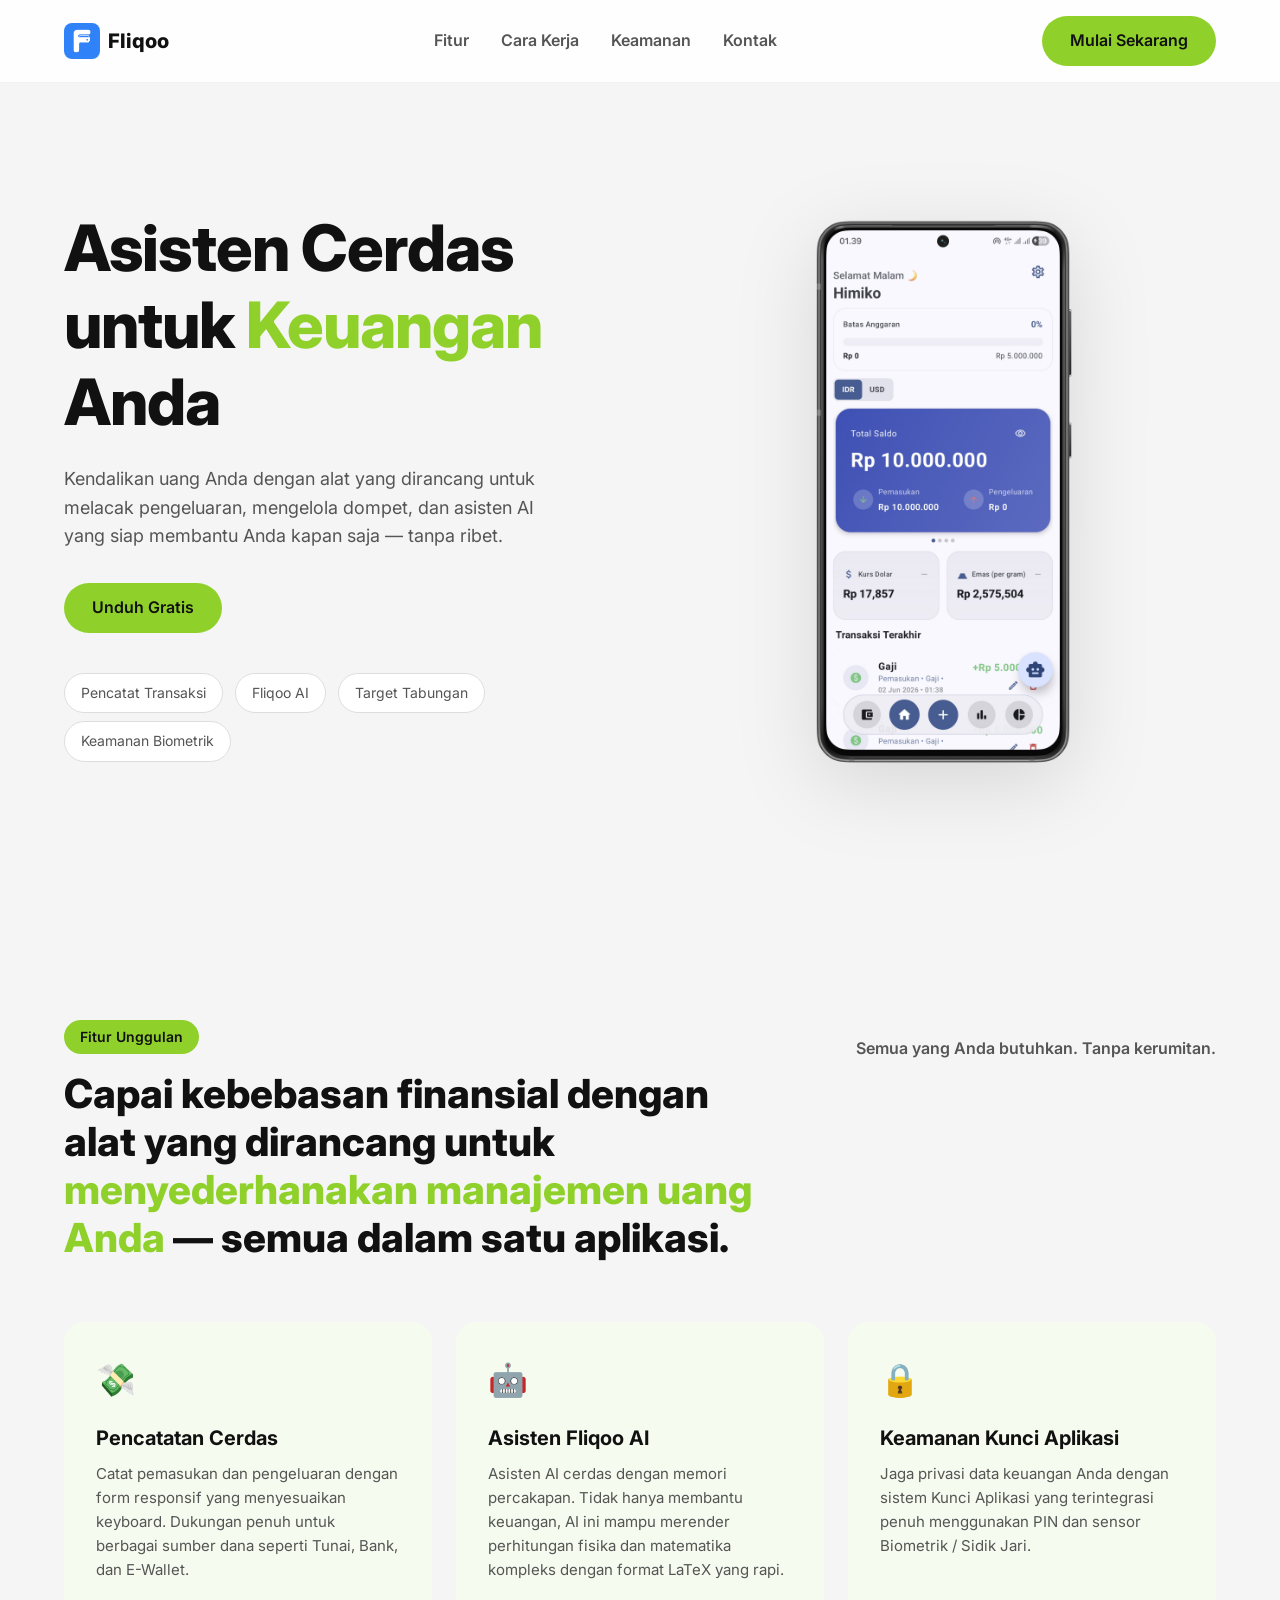
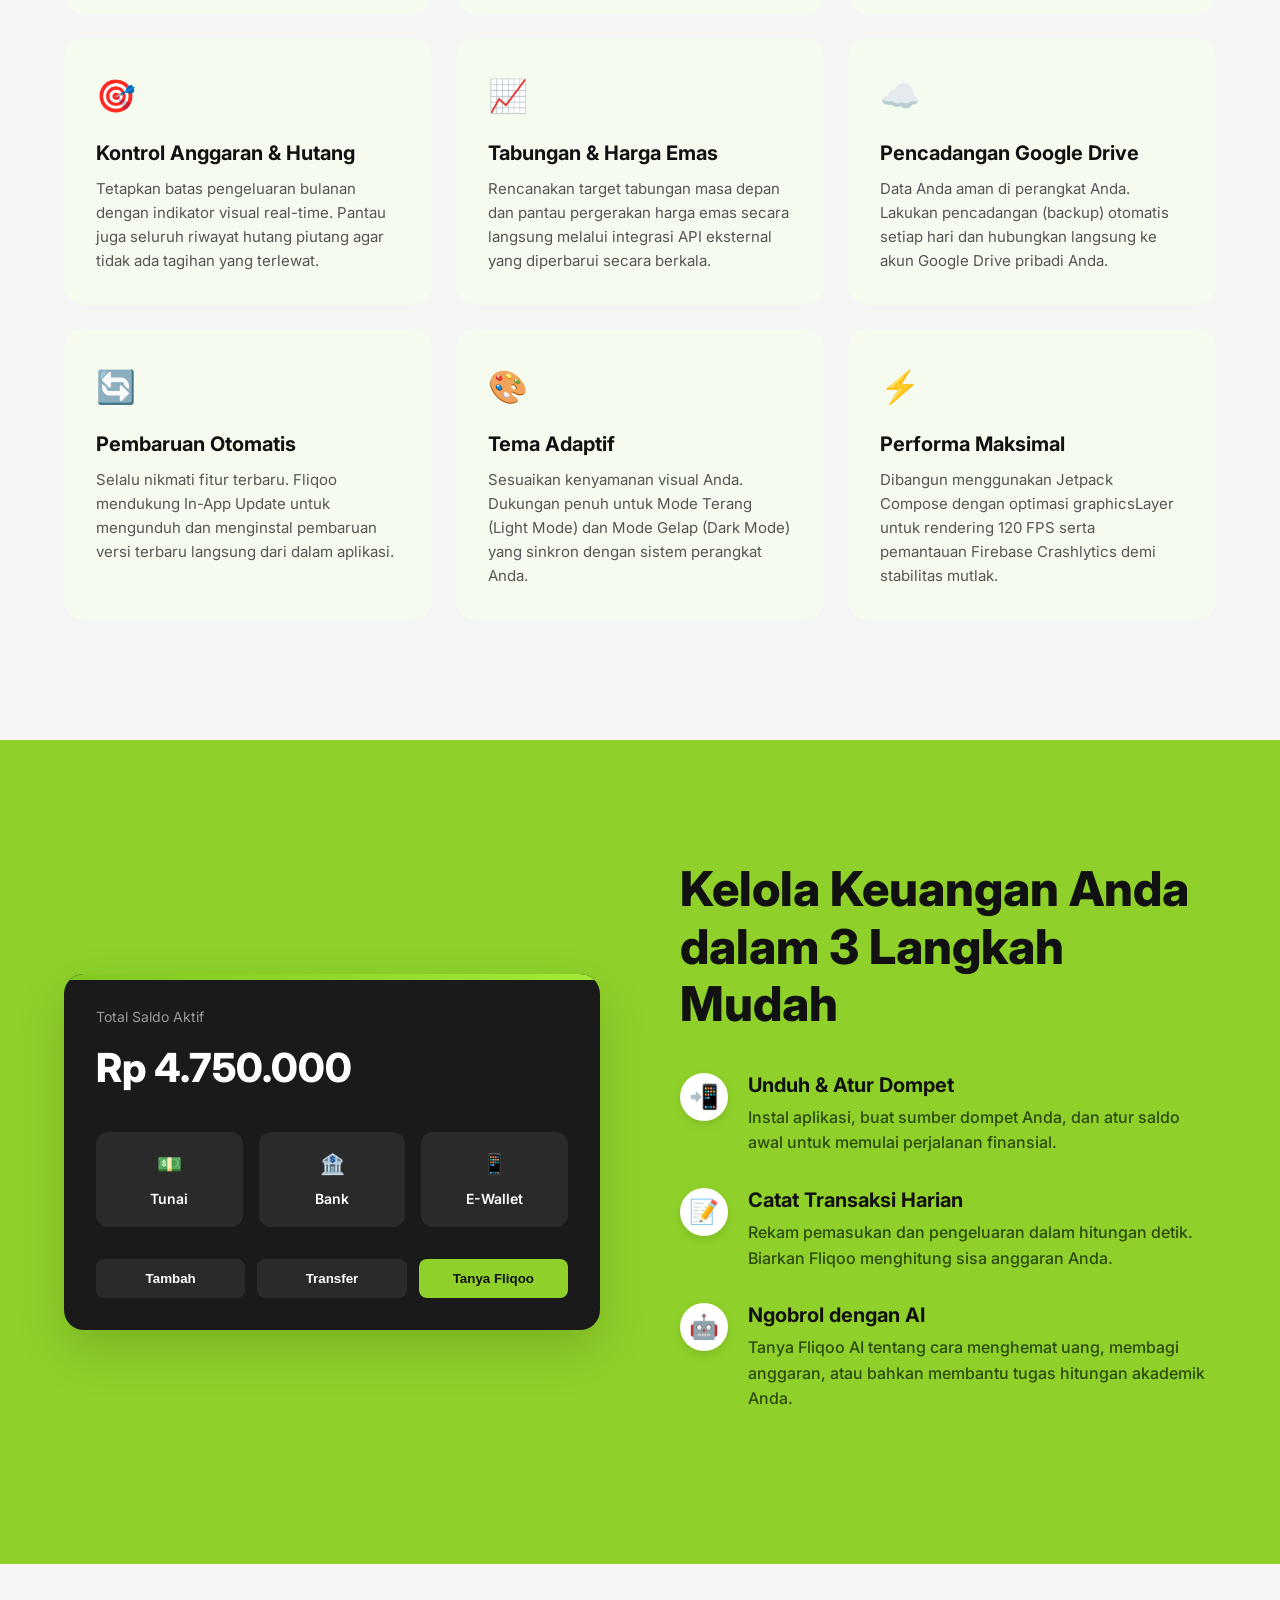
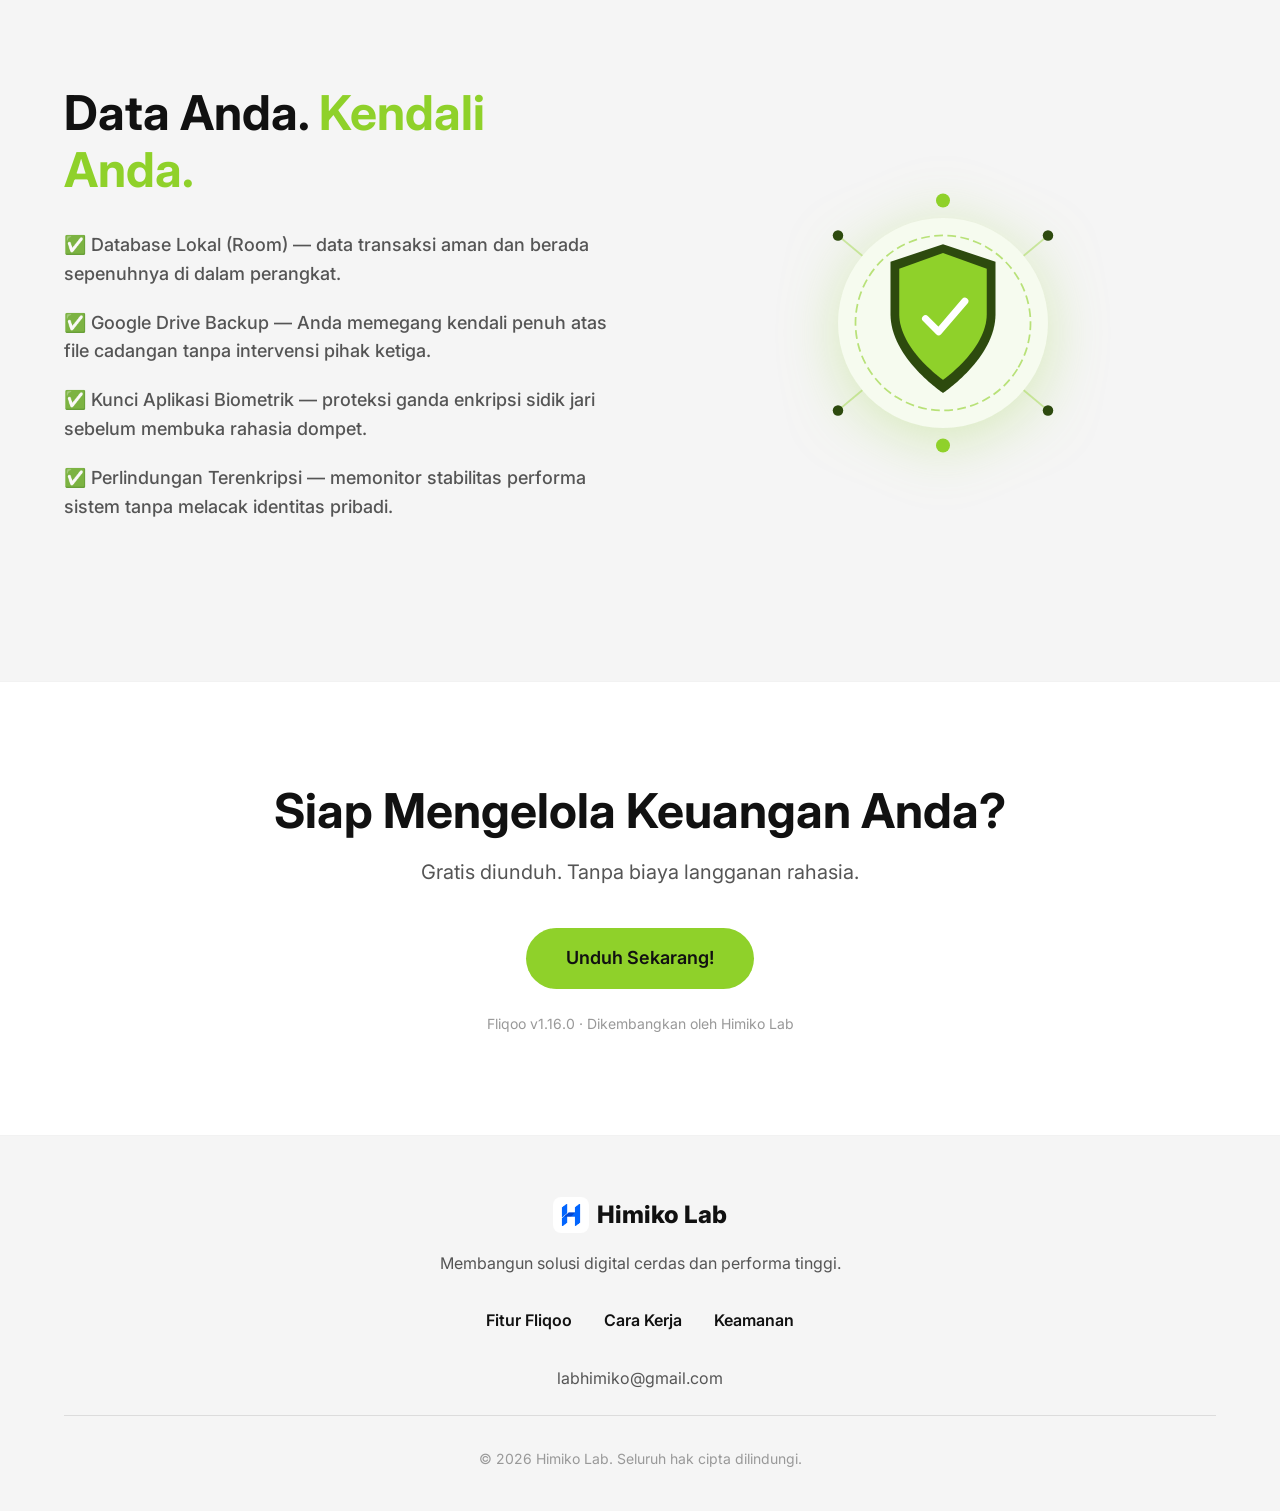
==== index.html @ c51479a7 "Update index.html" ====
<!DOCTYPE html>
<html lang="id">

<head>
    <meta charset="UTF-8">
    <meta name="viewport" content="width=device-width, initial-scale=1.0">
    <title>Fliqoo - Smart Finance & AI Assistant</title>
    <!-- Tambahkan baris Favicon ini -->
    <link rel="icon" type="image/png" href="assets/images/logo-fliqoo.png">
    <!-- Google Fonts -->
    <link rel="preconnect" href="https://fonts.googleapis.com">
    <link rel="preconnect" href="https://fonts.gstatic.com" crossorigin>
    <link href="https://fonts.googleapis.com/css2?family=Inter:wght@400;500;600;800&display=swap" rel="stylesheet">
    <!-- AOS.js CSS -->
    <link href="https://unpkg.com/aos@2.3.1/dist/aos.css" rel="stylesheet">
    <link rel="stylesheet" href="css/style.css">
</head>

<body>

    <!-- Navbar -->
    <nav class="navbar" id="navbar">
        <div class="container nav-container">
            <a href="#" class="logo">
                <img id="img-fliqoo-logo" src="" alt="Logo Fliqoo" class="brand-logo">
                Fliqoo
            </a>

            <ul class="nav-links">
                <li><a href="#features">Fitur</a></li>
                <li><a href="#how-it-works">Cara Kerja</a></li>
                <li><a href="#security">Keamanan</a></li>
                <li><a href="#contact">Kontak</a></li>
            </ul>

            <div class="nav-right">
                <a href="#download" class="btn btn-primary">Mulai Sekarang</a>
            </div>

            <button class="hamburger" id="mobile-menu-btn">
                ☰
            </button>
        </div>
    </nav>

    <!-- Hero Section -->
    <section class="hero">
        <div class="container hero-grid">
            <div class="hero-content" data-aos="fade-up" data-aos-duration="800">
                <h1>Asisten Cerdas untuk <span class="highlight">Keuangan</span> Anda</h1>
                <p>Kendalikan uang Anda dengan alat yang dirancang untuk melacak pengeluaran, mengelola dompet, dan
                    asisten AI yang siap membantu Anda kapan saja — tanpa ribet.</p>

                <div class="hero-actions">
                    <a href="#download" class="btn btn-primary">Unduh Gratis</a>
                </div>

                <div class="hero-tags">
                    <span class="tag-pill">Pencatat Transaksi</span>
                    <span class="tag-pill">Fliqoo AI</span>
                    <span class="tag-pill">Target Tabungan</span>
                    <span class="tag-pill">Keamanan Biometrik</span>
                </div>
            </div>

            <div class="hero-visuals">
                <img id="img-hero-mockup" src="assets/images/hero-mockup.png" alt="Fliqoo App Interface">
            </div>
        </div>
    </section>

    <!-- Features Section -->
    <section class="features" id="features">
        <div class="container">
            <div class="features-header" data-aos="fade-up">
                <div class="features-title-area">
                    <div class="badge">Fitur Unggulan</div>
                    <h2>Capai kebebasan finansial dengan alat yang dirancang untuk <span
                            class="highlight">menyederhanakan manajemen uang Anda</span> — semua dalam satu aplikasi.
                    </h2>
                </div>
                <div class="features-subtitle">Semua yang Anda butuhkan. Tanpa kerumitan.</div>
            </div>

            <div class="features-grid">
                <!-- Card 1 -->
                <div class="feature-card" data-aos="fade-up" data-aos-delay="100">
                    <div class="feature-icon">💸</div>
                    <h3>Pencatatan Cerdas</h3>
                    <p>Catat pemasukan dan pengeluaran dengan form responsif yang menyesuaikan keyboard. Dukungan penuh
                        untuk berbagai sumber dana seperti Tunai, Bank, dan E-Wallet.</p>
                </div>

                <!-- Card 2 -->
                <div class="feature-card" data-aos="fade-up" data-aos-delay="200">
                    <div class="feature-icon">🤖</div>
                    <h3>Asisten Fliqoo AI</h3>
                    <p>Asisten AI cerdas dengan memori percakapan. Tidak hanya membantu keuangan, AI ini mampu
                        merender perhitungan fisika dan matematika kompleks dengan format LaTeX yang rapi.</p>
                </div>

                <!-- Card 3 -->
                <div class="feature-card" data-aos="fade-up" data-aos-delay="300">
                    <div class="feature-icon">🔒</div>
                    <h3>Keamanan Kunci Aplikasi</h3>
                    <p>Jaga privasi data keuangan Anda dengan sistem Kunci Aplikasi yang terintegrasi penuh menggunakan
                        PIN dan sensor Biometrik / Sidik Jari.</p>
                </div>

                <!-- Card 4 -->
                <div class="feature-card" data-aos="fade-up" data-aos-delay="100">
                    <div class="feature-icon">🎯</div>
                    <h3>Kontrol Anggaran & Hutang</h3>
                    <p>Tetapkan batas pengeluaran bulanan dengan indikator visual real-time. Pantau juga seluruh riwayat
                        hutang piutang agar tidak ada tagihan yang terlewat.</p>
                </div>

                <!-- Card 5 -->
                <div class="feature-card" data-aos="fade-up" data-aos-delay="200">
                    <div class="feature-icon">📈</div>
                    <h3>Tabungan & Harga Emas</h3>
                    <p>Rencanakan target tabungan masa depan dan pantau pergerakan harga emas secara langsung melalui
                        integrasi API eksternal yang diperbarui secara berkala.</p>
                </div>

                <!-- Card 6 -->
                <div class="feature-card" data-aos="fade-up" data-aos-delay="300">
                    <div class="feature-icon">☁️</div>
                    <h3>Pencadangan Google Drive</h3>
                    <p>Data Anda aman di perangkat Anda. Lakukan pencadangan (backup) otomatis setiap hari dan hubungkan
                        langsung ke akun Google Drive pribadi Anda.</p>
                </div>

                <!-- Card 7 -->
                <div class="feature-card" data-aos="fade-up" data-aos-delay="100">
                    <div class="feature-icon">🔄</div>
                    <h3>Pembaruan Otomatis</h3>
                    <p>Selalu nikmati fitur terbaru. Fliqoo mendukung In-App Update untuk mengunduh dan menginstal
                        pembaruan versi terbaru langsung dari dalam aplikasi.</p>
                </div>

                <!-- Card 8 -->
                <div class="feature-card" data-aos="fade-up" data-aos-delay="200">
                    <div class="feature-icon">🎨</div>
                    <h3>Tema Adaptif</h3>
                    <p>Sesuaikan kenyamanan visual Anda. Dukungan penuh untuk Mode Terang (Light Mode) dan Mode Gelap
                        (Dark Mode) yang sinkron dengan sistem perangkat Anda.</p>
                </div>

                <!-- Card 9 -->
                <div class="feature-card" data-aos="fade-up" data-aos-delay="300">
                    <div class="feature-icon">⚡</div>
                    <h3>Performa Maksimal</h3>
                    <p>Dibangun menggunakan Jetpack Compose dengan optimasi graphicsLayer untuk rendering 120 FPS serta
                        pemantauan Firebase Crashlytics demi stabilitas mutlak.</p>
                </div>
            </div>
        </div>
    </section>

    <!-- How It Works Section -->
    <section class="how-it-works" id="how-it-works">
        <div class="container hiw-grid">
            <div class="hiw-mockup" data-aos="fade-right">
                <div class="dark-card-title">Total Saldo Aktif</div>
                <div class="dark-card-balance">Rp 4.750.000</div>

                <div class="wallet-sources">
                    <div class="wallet-source">
                        <span>💵</span>
                        Tunai
                    </div>
                    <div class="wallet-source">
                        <span>🏦</span>
                        Bank
                    </div>
                    <div class="wallet-source">
                        <span>📱</span>
                        E-Wallet
                    </div>
                </div>

                <div class="dark-actions">
                    <button class="dark-btn secondary">Tambah</button>
                    <button class="dark-btn secondary">Transfer</button>
                    <button class="dark-btn primary">Tanya Fliqoo</button>
                </div>
            </div>

            <div class="hiw-content" data-aos="fade-left">
                <h2>Kelola Keuangan Anda dalam 3 Langkah Mudah</h2>

                <div class="step">
                    <div class="step-icon">📲</div>
                    <div class="step-text">
                        <h4>Unduh & Atur Dompet</h4>
                        <p>Instal aplikasi, buat sumber dompet Anda, dan atur saldo awal untuk memulai perjalanan
                            finansial.</p>
                    </div>
                </div>

                <div class="step">
                    <div class="step-icon">📝</div>
                    <div class="step-text">
                        <h4>Catat Transaksi Harian</h4>
                        <p>Rekam pemasukan dan pengeluaran dalam hitungan detik. Biarkan Fliqoo menghitung sisa anggaran
                            Anda.</p>
                    </div>
                </div>

                <div class="step">
                    <div class="step-icon">🤖</div>
                    <div class="step-text">
                        <h4>Ngobrol dengan AI</h4>
                        <p>Tanya Fliqoo AI tentang cara menghemat uang, membagi anggaran, atau bahkan membantu tugas
                            hitungan akademik Anda.</p>
                    </div>
                </div>
            </div>
        </div>
    </section>

    <!-- Security Section -->
    <section class="security" id="security">
        <div class="container sec-grid">
            <div class="sec-content" data-aos="fade-right">
                <h2>Data Anda. <span class="highlight">Kendali Anda.</span></h2>
                <ul class="sec-list">
                    <li>✅ Database Lokal (Room) — data transaksi aman dan berada sepenuhnya di dalam perangkat.</li>
                    <li>✅ Google Drive Backup — Anda memegang kendali penuh atas file cadangan tanpa intervensi pihak
                        ketiga.</li>
                    <li>✅ Kunci Aplikasi Biometrik — proteksi ganda enkripsi sidik jari sebelum membuka rahasia
                        dompet.</li>
                    <li>✅ Perlindungan Terenkripsi — memonitor stabilitas performa sistem tanpa melacak identitas
                        pribadi.</li>
                </ul>
            </div>

            <div class="sec-visuals" data-aos="fade-left">
                <svg class="security-illustration" viewBox="0 0 400 400" width="100%" style="max-width: 350px;">
                    <g class="network-nodes" stroke="var(--primary)" stroke-width="2" opacity="0.4">
                        <line x1="200" y1="200" x2="80" y2="100" />
                        <line x1="200" y1="200" x2="320" y2="100" />
                        <line x1="200" y1="200" x2="80" y2="300" />
                        <line x1="200" y1="200" x2="320" y2="300" />
                    </g>
                    <g class="nodes" fill="var(--secondary)">
                        <circle cx="80" cy="100" r="6" />
                        <circle cx="320" cy="100" r="6" />
                        <circle cx="80" cy="300" r="6" />
                        <circle cx="320" cy="300" r="6" />
                        <circle cx="200" cy="60" r="8" fill="var(--primary)" />
                        <circle cx="200" cy="340" r="8" fill="var(--primary)" />
                    </g>

                    <circle cx="200" cy="200" r="120" fill="var(--card-tint)" />
                    <circle cx="200" cy="200" r="100" fill="none" stroke="var(--primary)" stroke-width="2"
                        stroke-dasharray="10 5" opacity="0.6">
                        <animateTransform attributeName="transform" type="rotate" from="0 200 200" to="360 200 200"
                            dur="20s" repeatCount="indefinite" />
                    </circle>

                    <g class="shield" style="animation: float 6s ease-in-out infinite;">
                        <path d="M200 110 L260 130 V190 C260 240 200 280 200 280 C200 280 140 240 140 190 V130 Z"
                            fill="var(--secondary)" />
                        <path d="M200 120 L250 138 V190 C250 230 200 265 200 265 C200 265 150 230 150 190 V138 Z"
                            fill="var(--primary)" />
                        <path d="M180 195 L195 210 L225 175" fill="none" stroke="#FFFFFF" stroke-width="8"
                            stroke-linecap="round" stroke-linejoin="round" />
                    </g>
                </svg>
            </div>
        </div>
    </section>

    <!-- CTA Section -->
    <section class="cta" id="download">
        <div class="container" data-aos="zoom-in">
            <h2>Siap Mengelola Keuangan Anda?</h2>
            <p>Gratis diunduh. Tanpa biaya langganan rahasia.</p>
            <a href="#download" class="btn btn-primary">Unduh Sekarang!</a>
            <div class="cta-meta">Fliqoo v1.16.0 · Dikembangkan oleh Himiko Lab</div>
        </div>
    </section>

    <!-- Footer -->
    <footer class="footer" id="contact">
        <div class="container">
            <div class="footer-logo">
                <img id="img-himiko-logo" src="" alt="Logo Himiko Lab" class="brand-logo">
                Himiko Lab
            </div>
            <p class="footer-tagline">Membangun solusi digital cerdas dan performa tinggi.</p>

            <div class="footer-links">
                <a href="#features">Fitur Fliqoo</a>
                <a href="#how-it-works">Cara Kerja</a>
                <a href="#security">Keamanan</a>
            </div>
            <div style="margin-bottom: 24px;">
                <a href="mailto:labhimiko@gmail.com" style="color: var(--text-muted);">labhimiko@gmail.com</a>
            </div>

            <div class="footer-bottom">
                © 2026 Himiko Lab. Seluruh hak cipta dilindungi.
            </div>
        </div>
    </footer>

    <!-- Scripts -->
    <script src="https://unpkg.com/aos@2.3.1/dist/aos.js"></script>
    <script src="js/config.js"></script>
    <script src="js/main.js"></script>
</body>

</html>
---- css/style.css ----
:root {
    --bg-color: #F5F5F5;
    --card-bg: #FFFFFF;
    --primary: #8FD12A;
    --primary-hover: #7EC820;
    --secondary: #2D4A0E;
    --text-main: #111111;
    --text-muted: #555555;
    --card-radius: 20px;
    --btn-radius: 999px;
    --font-family: 'Inter', sans-serif;
    --shadow: 0 10px 30px rgba(0, 0, 0, 0.05);
    --shadow-hover: 0 15px 40px rgba(0, 0, 0, 0.08);
    --card-tint: #f6fbef;
}

* {
    margin: 0;
    padding: 0;
    box-sizing: border-box;
}

html,
body {
    font-family: var(--font-family);
    background-color: var(--bg-color);
    color: var(--text-main);
    line-height: 1.6;
    overflow-x: hidden;
    width: 100%;
    /* Tambahan agar lebar tidak menjebol layar */
    position: relative;
    /* Menjaga elemen agar tidak keluar jalur */
}

a {
    text-decoration: none;
    color: inherit;
}

ul {
    list-style: none;
}

.container {
    max-width: 1200px;
    margin: 0 auto;
    padding: 0 24px;
}

/* Typography */
h1,
h2,
h3,
h4 {
    color: var(--text-main);
    line-height: 1.2;
}

.highlight {
    color: var(--primary);
}

/* Buttons */
.btn {
    display: inline-flex;
    align-items: center;
    justify-content: center;
    padding: 12px 28px;
    border-radius: var(--btn-radius);
    font-weight: 600;
    transition: all 0.3s ease;
    cursor: pointer;
    border: none;
    font-size: 16px;
}

.btn-primary {
    background-color: var(--primary);
    color: var(--text-main);
}

.btn-primary:hover {
    background-color: var(--primary-hover);
    transform: translateY(-2px);
}

.btn-outline {
    background-color: transparent;
    border: 2px solid var(--text-main);
    color: var(--text-main);
}

.btn-outline:hover {
    background-color: var(--text-main);
    color: var(--card-bg);
}

.badge {
    display: inline-block;
    padding: 6px 16px;
    background-color: var(--primary);
    color: var(--text-main);
    border-radius: var(--btn-radius);
    font-weight: 600;
    font-size: 14px;
    margin-bottom: 16px;
}

.tag-pill {
    display: inline-block;
    padding: 8px 16px;
    border: 1px solid #ddd;
    border-radius: var(--btn-radius);
    font-size: 14px;
    color: var(--text-muted);
    margin-right: 8px;
    margin-bottom: 8px;
    background: var(--card-bg);
}

/* Navbar */
.navbar {
    position: fixed;
    top: 0;
    left: 0;
    width: 100%;
    background-color: rgba(255, 255, 255, 0.9);
    backdrop-filter: blur(10px);
    z-index: 1000;
    padding: 16px 0;
    transition: all 0.3s ease;
    border-bottom: 1px solid rgba(0, 0, 0, 0.05);
}

.nav-container {
    display: flex;
    justify-content: space-between;
    align-items: center;
}

.logo {
    font-size: 20px;
    font-weight: 800;
    display: flex;
    align-items: center;
    gap: 8px;
}

.logo-icon {
    background-color: var(--primary);
    color: var(--text-main);
    width: 36px;
    height: 36px;
    border-radius: 8px;
    display: flex;
    align-items: center;
    justify-content: center;
    font-weight: 800;
    font-size: 18px;
}

.nav-links {
    display: flex;
    gap: 32px;
    font-weight: 600;
}

.nav-links a {
    color: var(--text-muted);
    transition: color 0.3s;
}

.nav-links a:hover {
    color: var(--text-main);
}

.nav-right {
    display: flex;
    align-items: center;
    gap: 20px;
}

.login-link {
    font-weight: 600;
}

.hamburger {
    display: none;
    background: none;
    border: none;
    font-size: 24px;
    cursor: pointer;
    color: var(--text-main);
}

/* Hero Section */
.hero {
    padding: 160px 0 80px;
    min-height: 100vh;
    display: flex;
    align-items: center;
}

.hero-grid {
    display: grid;
    grid-template-columns: 1fr 1fr;
    gap: 60px;
    align-items: center;
}

.hero-content h1 {
    font-size: 64px;
    font-weight: 800;
    margin-bottom: 24px;
    letter-spacing: -1px;
}

.hero-content p {
    font-size: 18px;
    color: var(--text-muted);
    margin-bottom: 32px;
    max-width: 90%;
}

.hero-actions {
    display: flex;
    gap: 16px;
    margin-bottom: 40px;
    align-items: center;
    flex-wrap: wrap;
}

.hero-visuals {
    position: relative;
    height: 500px;
    display: flex;
    justify-content: center;
    align-items: center;
}

#img-hero-mockup {
    width: 320px;
    /* Kembali ke ukuran asli agar pas di PC */
    max-width: 100%;
    /* Menjaga agar tidak menjebol layar HP jika layarnya sangat kecil */
    height: auto;
    object-fit: contain;
    display: block;
    margin: 0 auto;
    background-color: transparent !important;
    border: none;
    outline: none;
    box-shadow: none !important;
    filter: drop-shadow(0 20px 40px rgba(0, 0, 0, 0.12));
    border-radius: 30px;
    animation: float 6s ease-in-out infinite;

}

/* CSS Mockup Cards */
.mockup-card {
    background: var(--card-bg);
    border-radius: var(--card-radius);
    box-shadow: var(--shadow);
    padding: 24px;
    position: absolute;
    animation: float 6s ease-in-out infinite;
    border: 1px solid rgba(0, 0, 0, 0.05);
}

.card-wallet {
    width: 320px;
    top: 40px;
    right: 40px;
    z-index: 3;
    animation-delay: 0s;
}

.card-stats {
    width: 240px;
    top: 240px;
    right: -20px;
    z-index: 2;
    animation-delay: 1s;
}

.card-tx {
    width: 280px;
    top: -20px;
    right: 180px;
    z-index: 1;
    animation-delay: 2s;
    opacity: 0.9;
}

@keyframes float {
    0% {
        transform: translateY(0px) rotate(0deg);
    }

    50% {
        transform: translateY(-15px) rotate(1deg);
    }

    100% {
        transform: translateY(0px) rotate(0deg);
    }
}

/* Mockup Internals */
.mock-header {
    display: flex;
    justify-content: space-between;
    margin-bottom: 20px;
    color: var(--text-muted);
    font-size: 14px;
}

.mock-balance {
    font-size: 32px;
    font-weight: 800;
    margin-bottom: 8px;
}

.mock-subtitle {
    color: var(--secondary);
    font-weight: 600;
    font-size: 14px;
    margin-bottom: 24px;
}

.mock-bars {
    display: flex;
    align-items: flex-end;
    gap: 12px;
    height: 80px;
    margin-top: 16px;
}

.mock-bar {
    flex: 1;
    background: #eee;
    border-radius: 4px;
    position: relative;
}

.mock-bar-fill {
    position: absolute;
    bottom: 0;
    width: 100%;
    background: var(--primary);
    border-radius: 4px;
}

.mock-tx-item {
    display: flex;
    align-items: center;
    gap: 16px;
}

.mock-icon {
    width: 48px;
    height: 48px;
    border-radius: 12px;
    background: var(--card-tint);
    display: flex;
    align-items: center;
    justify-content: center;
    font-size: 24px;
}

.mock-tx-details h4 {
    font-size: 16px;
    margin-bottom: 4px;
}

.mock-tx-details p {
    font-size: 12px;
    color: var(--text-muted);
}

.mock-amount {
    margin-left: auto;
    font-weight: 800;
    color: var(--text-main);
}



/* Features Section */
.features {
    padding: 120px 0;
}

.features-header {
    display: flex;
    justify-content: space-between;
    align-items: flex-start;
    margin-bottom: 60px;
}

.features-title-area {
    max-width: 700px;
}

.features h2 {
    font-size: 40px;
    font-weight: 800;
}

.features-subtitle {
    color: var(--text-muted);
    font-weight: 600;
    margin-top: 16px;
}

.features-grid {
    display: grid;
    grid-template-columns: repeat(3, 1fr);
    gap: 24px;
}

.feature-card {
    background: var(--card-tint);
    border-radius: var(--card-radius);
    padding: 32px;
    transition: all 0.3s ease;
}

.feature-card:hover {
    transform: translateY(-5px);
    box-shadow: var(--shadow);
}

.feature-card.featured-2 {
    grid-column: span 2;
    background: #E8F5D6;
    /* Slightly stronger tint for featured */
}

.feature-card.featured-3 {
    grid-column: span 3;
    background: #E8F5D6;
}

.feature-icon {
    font-size: 32px;
    margin-bottom: 20px;
    display: inline-block;
}

.feature-card h3 {
    font-size: 20px;
    margin-bottom: 12px;
}

.feature-card p {
    color: var(--text-muted);
    font-size: 15px;
}

/* How It Works Section */
.how-it-works {
    background-color: var(--primary);
    padding: 120px 0;
    color: var(--text-main);
}

.hiw-grid {
    display: grid;
    grid-template-columns: 1fr 1fr;
    gap: 80px;
    align-items: center;
}

.hiw-mockup {
    background: #1A1A1A;
    /* Dark mockup per instructions */
    border-radius: var(--card-radius);
    padding: 32px;
    color: white;
    box-shadow: 0 20px 50px rgba(0, 0, 0, 0.15);
    position: relative;
    overflow: hidden;
}

.hiw-mockup::before {
    content: '';
    position: absolute;
    top: 0;
    left: 0;
    right: 0;
    height: 6px;
    background: linear-gradient(90deg, #7EC820, #a1eb3a);
}

.dark-card-title {
    color: #999;
    font-size: 14px;
    margin-bottom: 8px;
}

.dark-card-balance {
    font-size: 40px;
    font-weight: 800;
    margin-bottom: 32px;
}

.wallet-sources {
    display: flex;
    gap: 16px;
    margin-bottom: 32px;
}

.wallet-source {
    flex: 1;
    background: #2A2A2A;
    padding: 16px;
    border-radius: 12px;
    text-align: center;
    font-size: 14px;
    font-weight: 600;
}

.wallet-source span {
    display: block;
    margin-bottom: 8px;
    font-size: 20px;
}

.dark-actions {
    display: flex;
    gap: 12px;
}

.dark-btn {
    flex: 1;
    padding: 12px;
    border-radius: 8px;
    border: none;
    font-weight: 600;
    cursor: pointer;
}

.dark-btn.primary {
    background: var(--primary);
    color: var(--text-main);
}

.dark-btn.secondary {
    background: #2A2A2A;
    color: white;
}

.hiw-content h2 {
    font-size: 48px;
    font-weight: 800;
    margin-bottom: 40px;
}

.step {
    display: flex;
    gap: 20px;
    margin-bottom: 32px;
}

.step-icon {
    width: 48px;
    height: 48px;
    background: var(--card-bg);
    border-radius: 50%;
    display: flex;
    align-items: center;
    justify-content: center;
    font-size: 24px;
    flex-shrink: 0;
    box-shadow: 0 4px 10px rgba(0, 0, 0, 0.1);
}

.step-text h4 {
    font-size: 20px;
    margin-bottom: 8px;
}

.step-text p {
    color: var(--secondary);
    font-weight: 500;
}

/* Performance Section */
.performance {
    padding: 120px 0;
    background: var(--card-bg);
    text-align: center;
}

.performance h2 {
    font-size: 40px;
    margin-bottom: 60px;
}

.perf-grid {
    display: grid;
    grid-template-columns: repeat(3, 1fr);
    gap: 40px;
}

.perf-item {
    padding: 24px;
}

.perf-icon {
    font-size: 48px;
    margin-bottom: 20px;
}

.perf-item h3 {
    font-size: 22px;
    margin-bottom: 12px;
}

.perf-item p {
    color: var(--text-muted);
}

/* Security Section */
.security {
    padding: 120px 0;
}

.sec-grid {
    display: grid;
    grid-template-columns: 1fr 1fr;
    gap: 60px;
    align-items: center;
}

.sec-content h2 {
    font-size: 48px;
    margin-bottom: 32px;
}

.sec-list {
    margin-bottom: 40px;
}

.sec-list li {
    display: flex;
    align-items: flex-start;
    gap: 12px;
    margin-bottom: 20px;
    font-size: 18px;
    color: var(--text-muted);
    font-weight: 500;
}

.security-illustration {
    display: block;
    margin: 0 auto;
    animation: float 6s ease-in-out infinite;
    filter: drop-shadow(0 10px 30px rgba(143, 209, 42, 0.3));
}

/* CTA Section */
.cta {
    padding: 100px 0;
    text-align: center;
    background: var(--card-bg);
    border-top: 1px solid rgba(0, 0, 0, 0.05);
    border-bottom: 1px solid rgba(0, 0, 0, 0.05);
}

.cta h2 {
    font-size: 48px;
    margin-bottom: 16px;
}

.cta p {
    font-size: 20px;
    color: var(--text-muted);
    margin-bottom: 40px;
}

.cta .btn {
    font-size: 18px;
    padding: 16px 40px;
    margin-bottom: 24px;
}

.cta-meta {
    color: #999;
    font-size: 14px;
}

/* Footer */
.footer {
    background: var(--bg-color);
    padding: 60px 0 40px;
    text-align: center;
}

.footer-logo {
    font-size: 24px;
    font-weight: 800;
    display: inline-flex;
    align-items: center;
    gap: 8px;
    margin-bottom: 16px;
}

.footer-tagline {
    color: var(--text-muted);
    margin-bottom: 32px;
}

.footer-links {
    display: flex;
    justify-content: center;
    gap: 32px;
    margin-bottom: 32px;
    flex-wrap: wrap;
}

.footer-links a {
    color: var(--text-main);
    font-weight: 600;
}

.footer-bottom {
    color: #999;
    font-size: 14px;
    padding-top: 32px;
    border-top: 1px solid rgba(0, 0, 0, 0.1);
}

/* Responsive Design */
@media (max-width: 992px) {

    .hero-grid,
    .hiw-grid,
    .sec-grid {
        grid-template-columns: 1fr;
        gap: 40px;
    }

    .hero-content {
        text-align: center;
    }

    .hero-content h1 {
        font-size: 48px;
    }

    .hero-content p {
        margin: 0 auto 32px;
    }

    .hero-actions {
        justify-content: center;
    }

    .hero-visuals {
        display: flex;
        justify-content: center;
        align-items: center;
        width: 100%;
        height: auto;
        margin-top: 40px;
        padding: 25px 0;
        /* INI KUNCINYA: Ruang bernapas 25px di atas dan bawah untuk animasi */
        overflow: hidden;
        /* Sekarang aman dipertahankan karena sudah ada ruang */
    }

    /* Penyesuaian gambar khusus untuk mobile */
    #img-hero-mockup {
        width: 100%;
        max-width: 320px;
        box-shadow: none !important;
        background-color: transparent !important;

        /* Tambahkan 2 baris ini untuk membunuh kotak hantu */
        filter: none !important;
        border-radius: 0 !important;
    }

    /* Hide complex visuals on mobile for simplicity */

    .features-grid,
    .perf-grid {
        grid-template-columns: 1fr;
    }

    .feature-card.featured-2,
    .feature-card.featured-3 {
        grid-column: span 1;
    }

    .features-header {
        flex-direction: column;
        gap: 16px;
    }
}

@media (max-width: 768px) {

    .nav-links,
    .nav-right {
        display: none;
    }

    .hamburger {
        display: block;
    }

    .hero-content h1 {
        font-size: 40px;
    }

    .how-it-works {
        padding: 60px 0;
    }

    .hiw-content h2,
    .sec-content h2,
    .cta h2 {
        font-size: 32px;
    }

    /* Mobile Menu Active State */
    .nav-active .nav-links {
        display: flex;
        flex-direction: column;
        position: absolute;
        top: 70px;
        left: 0;
        width: 100%;
        background: white;
        padding: 24px;
        box-shadow: 0 10px 20px rgba(0, 0, 0, 0.1);
        text-align: center;
    }

    .nav-active .nav-right {
        display: flex;
        position: absolute;
        top: 250px;
        left: 0;
        width: 100%;
        background: white;
        padding: 24px;
        justify-content: center;
        box-shadow: 0 10px 20px rgba(0, 0, 0, 0.1);
    }
}

.brand-logo {
    height: 36px;
    /* Tingginya disamakan dengan logo-icon sebelumnya */
    width: auto;
    object-fit: contain;
    border-radius: 8px;
    /* Opsional: Jika logo Anda kotak */
}
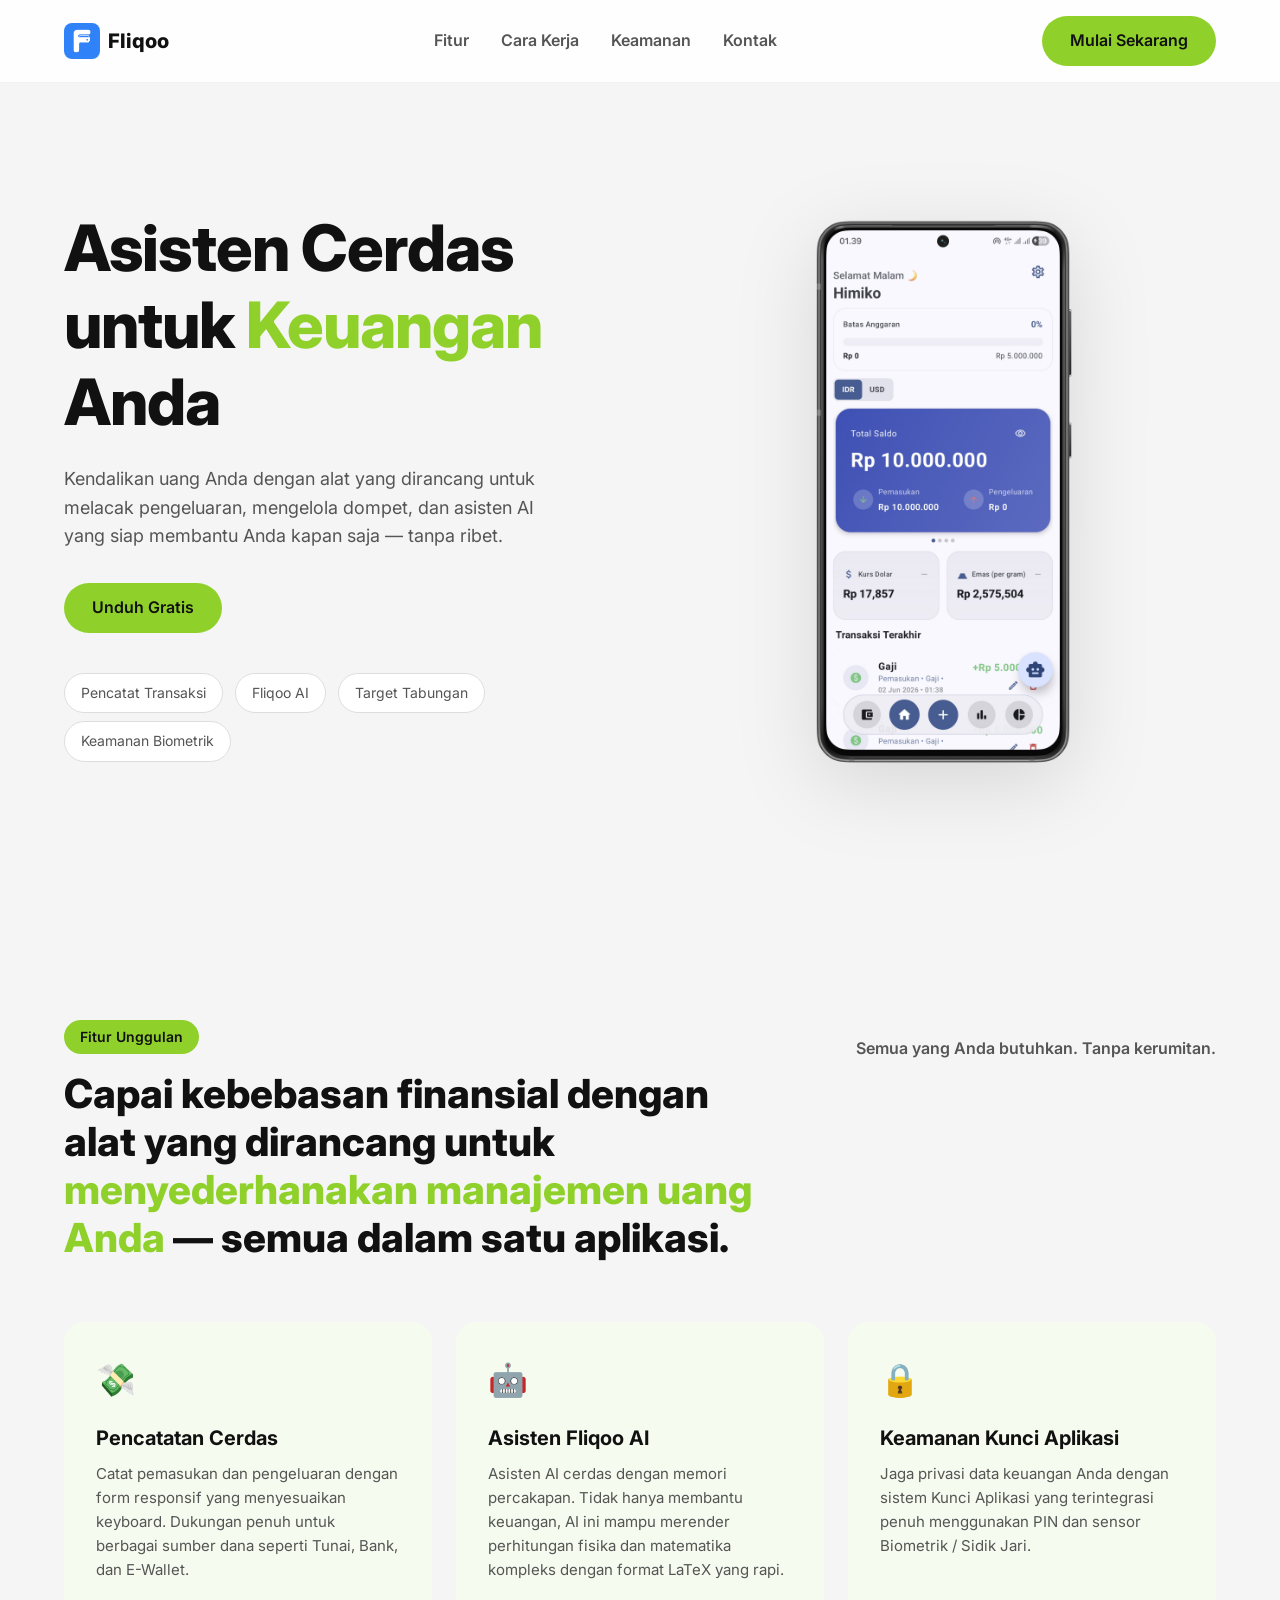
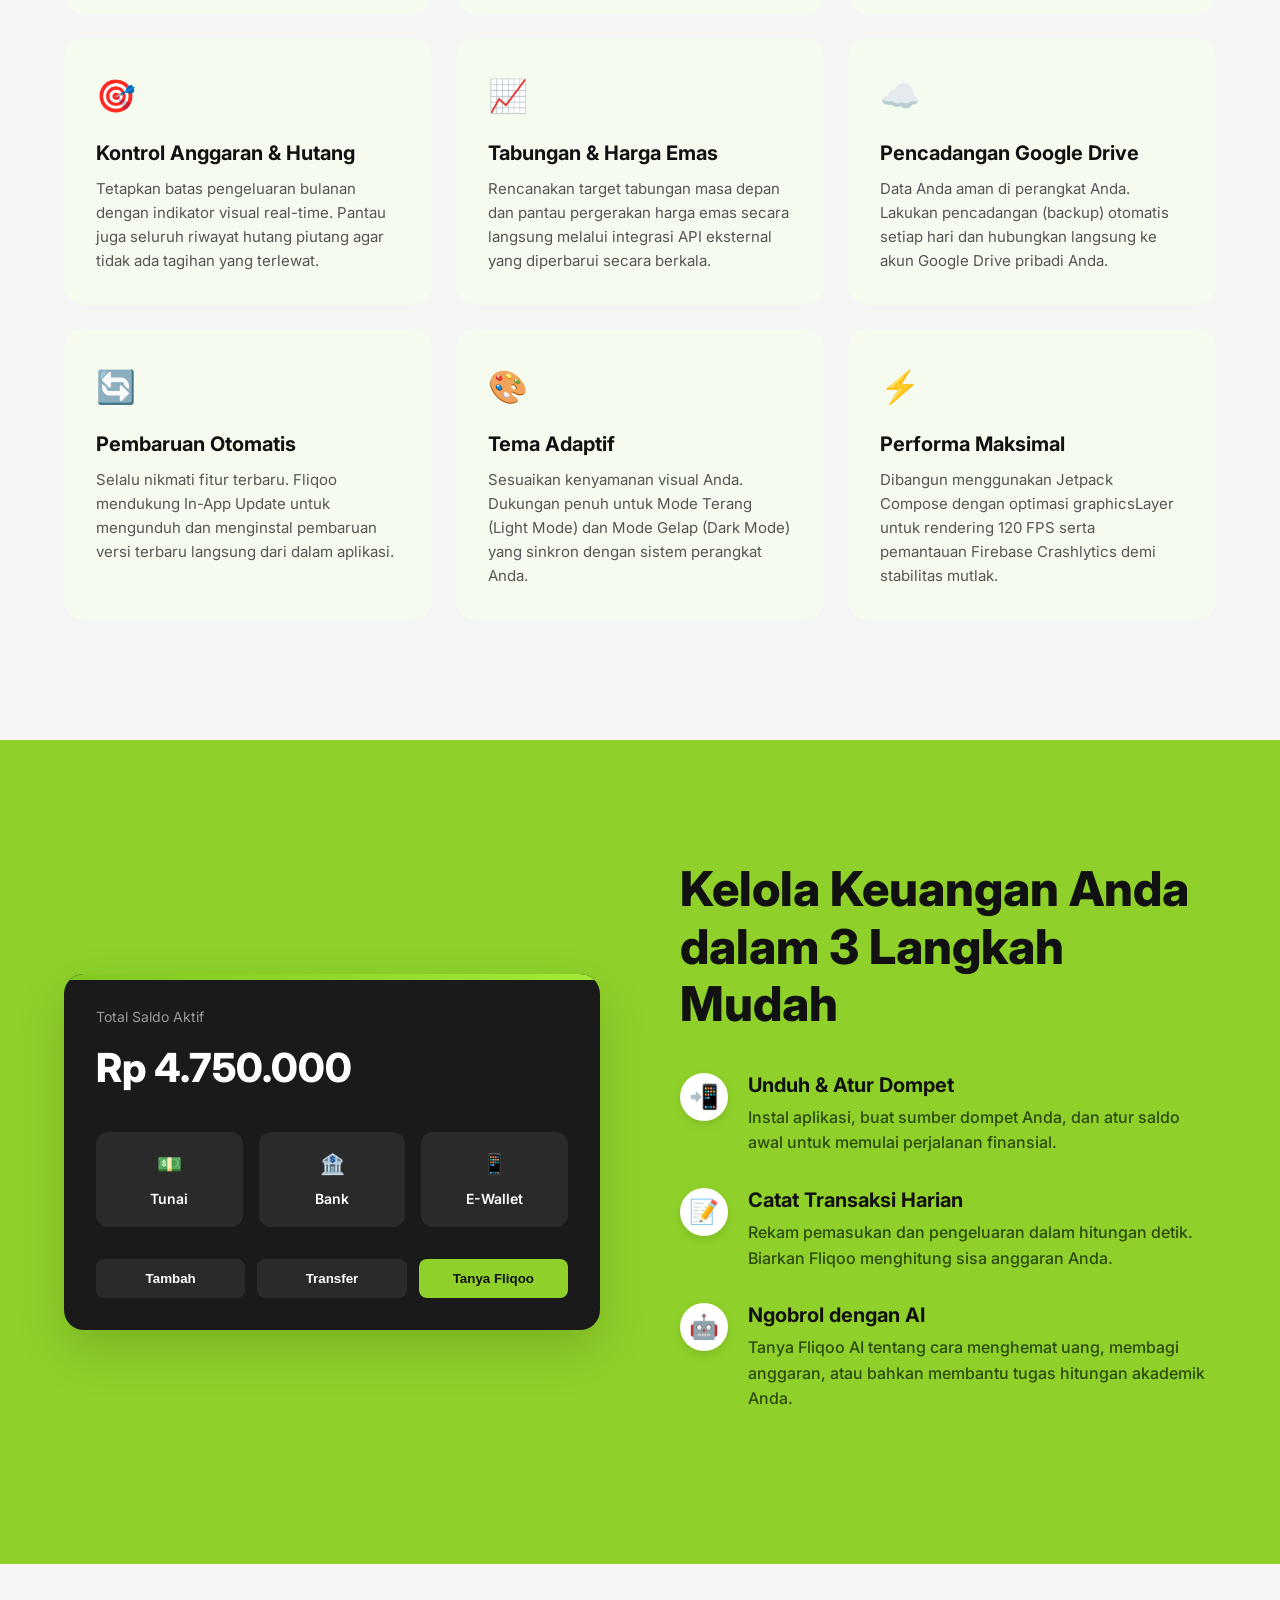
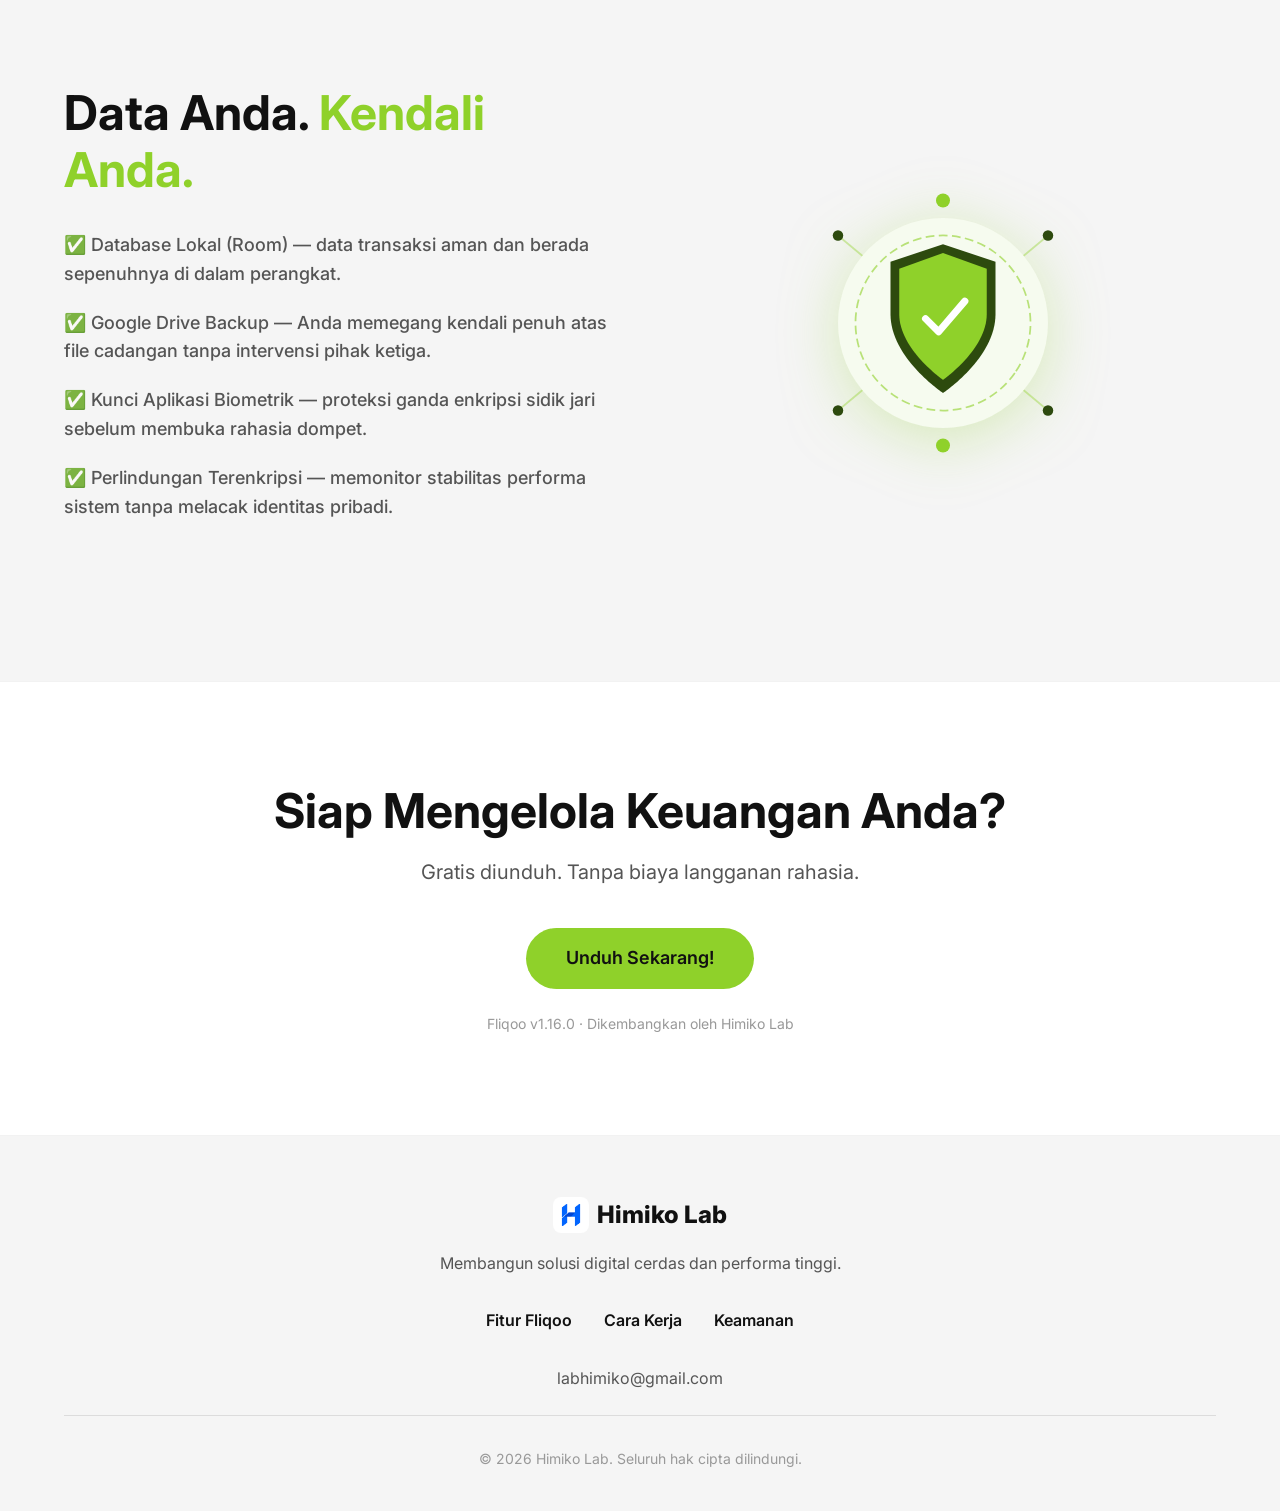
==== commit 1b6537d7: "Add files via upload" ====
--- a/index.html
+++ b/index.html
@@ -4,25 +4,43 @@
 <head>
     <meta charset="UTF-8">
     <meta name="viewport" content="width=device-width, initial-scale=1.0">
+
     <title>Fliqoo - Smart Finance & AI Assistant</title>
-    <!-- Tambahkan baris Favicon ini -->
+    <meta name="description"
+        content="Fliqoo — aplikasi catatan keuangan dengan asisten AI. Gratis, aman, dan mudah digunakan." />
+    <meta name="keywords" content="fliqoo, aplikasi keuangan, pelacak pengeluaran, asisten AI keuangan, himiko lab" />
+    <meta name="author" content="Himiko Lab" />
+
+    <meta property="og:type" content="website" />
+    <meta property="og:url" content="https://fliqoo.himikolab.my.id/" />
+    <meta property="og:title" content="Fliqoo - Smart Finance & AI Assistant" />
+    <meta property="og:description"
+        content="Fliqoo — aplikasi catatan keuangan dengan asisten AI. Gratis, aman, dan mudah digunakan." />
+    <meta property="og:image" content="https://fliqoo.himikolab.my.id/assets/images/logo-fliqoo.png" />
+
+    <meta name="twitter:card" content="summary_large_image" />
+    <meta name="twitter:url" content="https://fliqoo.himikolab.my.id/" />
+    <meta name="twitter:title" content="Fliqoo - Smart Finance & AI Assistant" />
+    <meta name="twitter:description"
+        content="Fliqoo — aplikasi catatan keuangan dengan asisten AI. Gratis, aman, dan mudah digunakan." />
+    <meta name="twitter:image" content="https://fliqoo.himikolab.my.id/assets/images/logo-fliqoo.png" />
+
     <link rel="icon" type="image/png" href="assets/images/logo-fliqoo.png">
-    <!-- Google Fonts -->
+
     <link rel="preconnect" href="https://fonts.googleapis.com">
     <link rel="preconnect" href="https://fonts.gstatic.com" crossorigin>
     <link href="https://fonts.googleapis.com/css2?family=Inter:wght@400;500;600;800&display=swap" rel="stylesheet">
-    <!-- AOS.js CSS -->
+
     <link href="https://unpkg.com/aos@2.3.1/dist/aos.css" rel="stylesheet">
     <link rel="stylesheet" href="css/style.css">
 </head>
 
 <body>
 
-    <!-- Navbar -->
     <nav class="navbar" id="navbar">
         <div class="container nav-container">
             <a href="#" class="logo">
-                <img id="img-fliqoo-logo" src="" alt="Logo Fliqoo" class="brand-logo">
+                <img id="img-fliqoo-logo" src="assets/images/logo-fliqoo.png" alt="Logo Fliqoo" class="brand-logo">
                 Fliqoo
             </a>
 
@@ -43,7 +61,6 @@
         </div>
     </nav>
 
-    <!-- Hero Section -->
     <section class="hero">
         <div class="container hero-grid">
             <div class="hero-content" data-aos="fade-up" data-aos-duration="800">
@@ -69,7 +86,6 @@
         </div>
     </section>
 
-    <!-- Features Section -->
     <section class="features" id="features">
         <div class="container">
             <div class="features-header" data-aos="fade-up">
@@ -83,7 +99,6 @@
             </div>
 
             <div class="features-grid">
-                <!-- Card 1 -->
                 <div class="feature-card" data-aos="fade-up" data-aos-delay="100">
                     <div class="feature-icon">💸</div>
                     <h3>Pencatatan Cerdas</h3>
@@ -91,7 +106,6 @@
                         untuk berbagai sumber dana seperti Tunai, Bank, dan E-Wallet.</p>
                 </div>
 
-                <!-- Card 2 -->
                 <div class="feature-card" data-aos="fade-up" data-aos-delay="200">
                     <div class="feature-icon">🤖</div>
                     <h3>Asisten Fliqoo AI</h3>
@@ -99,7 +113,6 @@
                         merender perhitungan fisika dan matematika kompleks dengan format LaTeX yang rapi.</p>
                 </div>
 
-                <!-- Card 3 -->
                 <div class="feature-card" data-aos="fade-up" data-aos-delay="300">
                     <div class="feature-icon">🔒</div>
                     <h3>Keamanan Kunci Aplikasi</h3>
@@ -107,7 +120,6 @@
                         PIN dan sensor Biometrik / Sidik Jari.</p>
                 </div>
 
-                <!-- Card 4 -->
                 <div class="feature-card" data-aos="fade-up" data-aos-delay="100">
                     <div class="feature-icon">🎯</div>
                     <h3>Kontrol Anggaran & Hutang</h3>
@@ -115,7 +127,6 @@
                         hutang piutang agar tidak ada tagihan yang terlewat.</p>
                 </div>
 
-                <!-- Card 5 -->
                 <div class="feature-card" data-aos="fade-up" data-aos-delay="200">
                     <div class="feature-icon">📈</div>
                     <h3>Tabungan & Harga Emas</h3>
@@ -123,7 +134,6 @@
                         integrasi API eksternal yang diperbarui secara berkala.</p>
                 </div>
 
-                <!-- Card 6 -->
                 <div class="feature-card" data-aos="fade-up" data-aos-delay="300">
                     <div class="feature-icon">☁️</div>
                     <h3>Pencadangan Google Drive</h3>
@@ -131,7 +141,6 @@
                         langsung ke akun Google Drive pribadi Anda.</p>
                 </div>
 
-                <!-- Card 7 -->
                 <div class="feature-card" data-aos="fade-up" data-aos-delay="100">
                     <div class="feature-icon">🔄</div>
                     <h3>Pembaruan Otomatis</h3>
@@ -139,7 +148,6 @@
                         pembaruan versi terbaru langsung dari dalam aplikasi.</p>
                 </div>
 
-                <!-- Card 8 -->
                 <div class="feature-card" data-aos="fade-up" data-aos-delay="200">
                     <div class="feature-icon">🎨</div>
                     <h3>Tema Adaptif</h3>
@@ -147,7 +155,6 @@
                         (Dark Mode) yang sinkron dengan sistem perangkat Anda.</p>
                 </div>
 
-                <!-- Card 9 -->
                 <div class="feature-card" data-aos="fade-up" data-aos-delay="300">
                     <div class="feature-icon">⚡</div>
                     <h3>Performa Maksimal</h3>
@@ -158,7 +165,6 @@
         </div>
     </section>
 
-    <!-- How It Works Section -->
     <section class="how-it-works" id="how-it-works">
         <div class="container hiw-grid">
             <div class="hiw-mockup" data-aos="fade-right">
@@ -220,7 +226,6 @@
         </div>
     </section>
 
-    <!-- Security Section -->
     <section class="security" id="security">
         <div class="container sec-grid">
             <div class="sec-content" data-aos="fade-right">
@@ -273,7 +278,6 @@
         </div>
     </section>
 
-    <!-- CTA Section -->
     <section class="cta" id="download">
         <div class="container" data-aos="zoom-in">
             <h2>Siap Mengelola Keuangan Anda?</h2>
@@ -283,11 +287,10 @@
         </div>
     </section>
 
-    <!-- Footer -->
     <footer class="footer" id="contact">
         <div class="container">
             <div class="footer-logo">
-                <img id="img-himiko-logo" src="" alt="Logo Himiko Lab" class="brand-logo">
+                <img id="img-himiko-logo" src="assets/images/logo-himiko.png" alt="Logo Himiko Lab" class="brand-logo">
                 Himiko Lab
             </div>
             <p class="footer-tagline">Membangun solusi digital cerdas dan performa tinggi.</p>
@@ -307,10 +310,9 @@
         </div>
     </footer>
 
-    <!-- Scripts -->
     <script src="https://unpkg.com/aos@2.3.1/dist/aos.js"></script>
     <script src="js/config.js"></script>
     <script src="js/main.js"></script>
 </body>
 
-</html>
+</html>
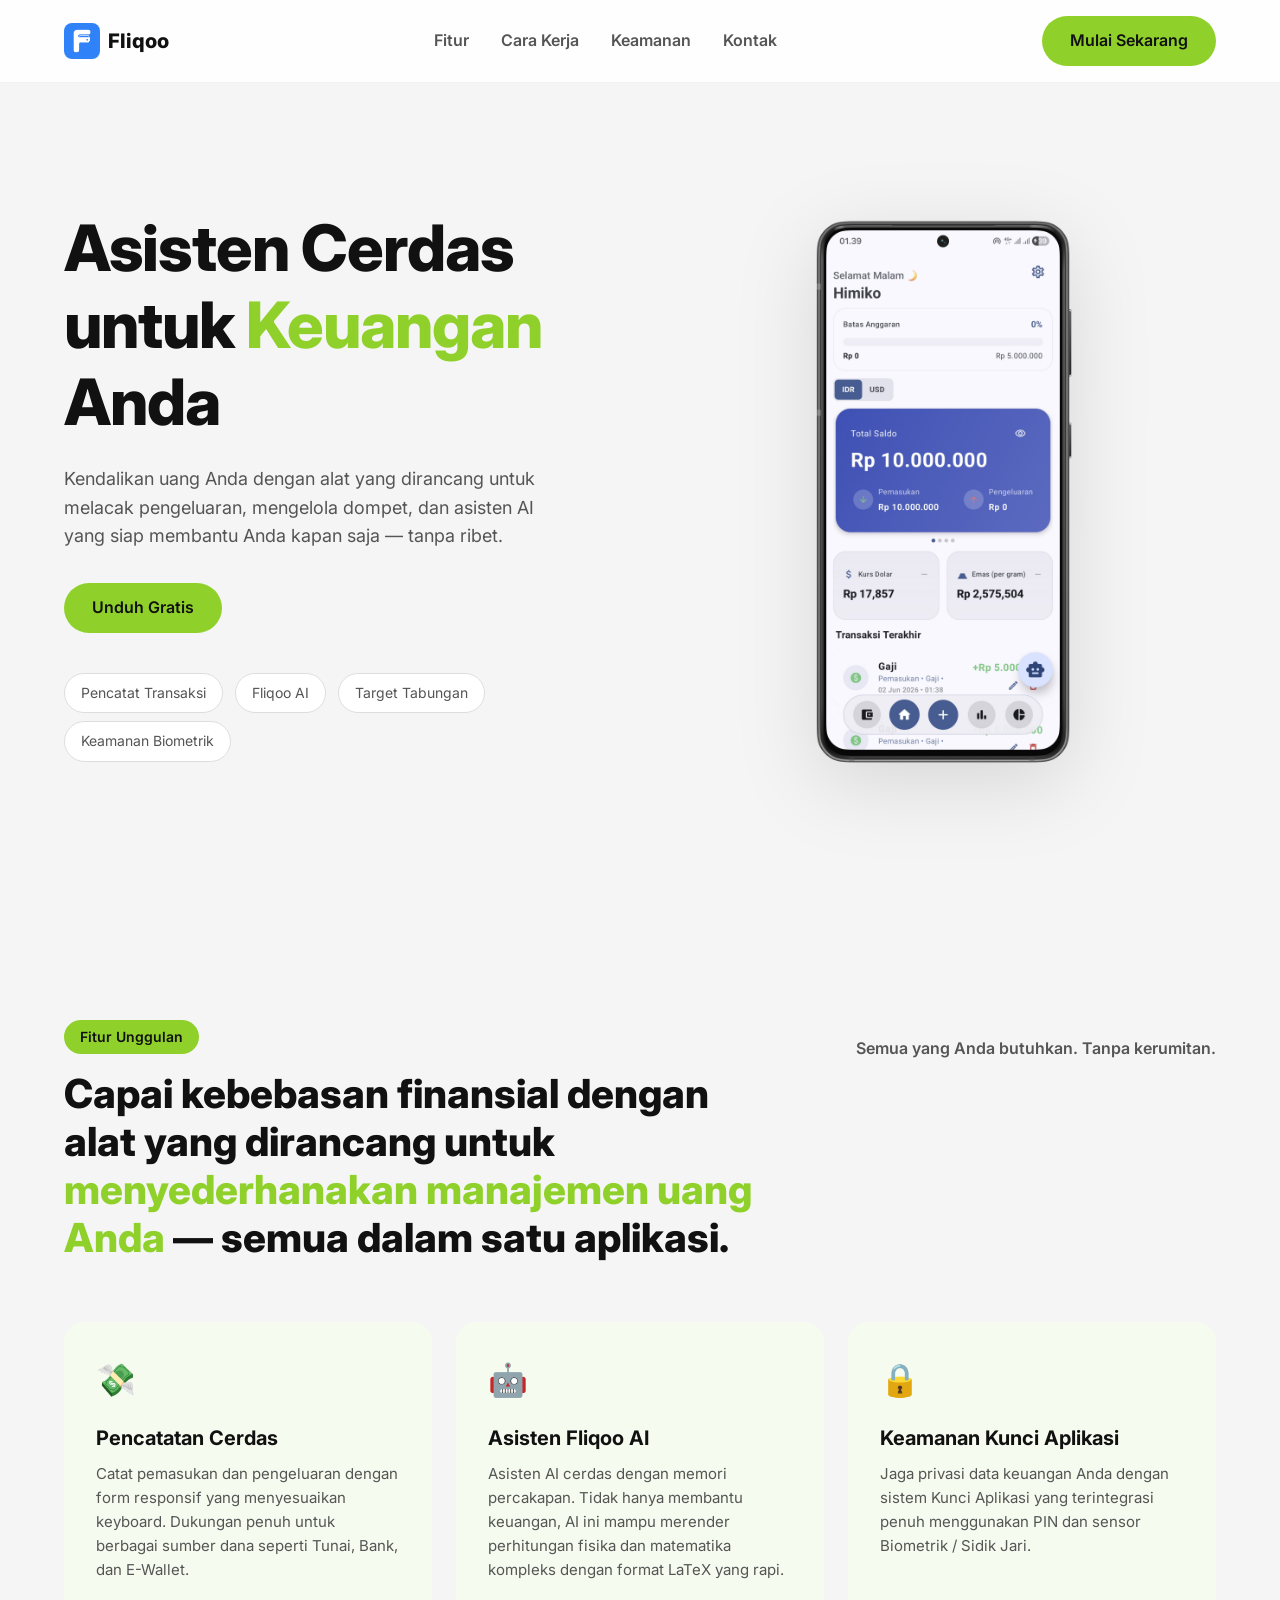
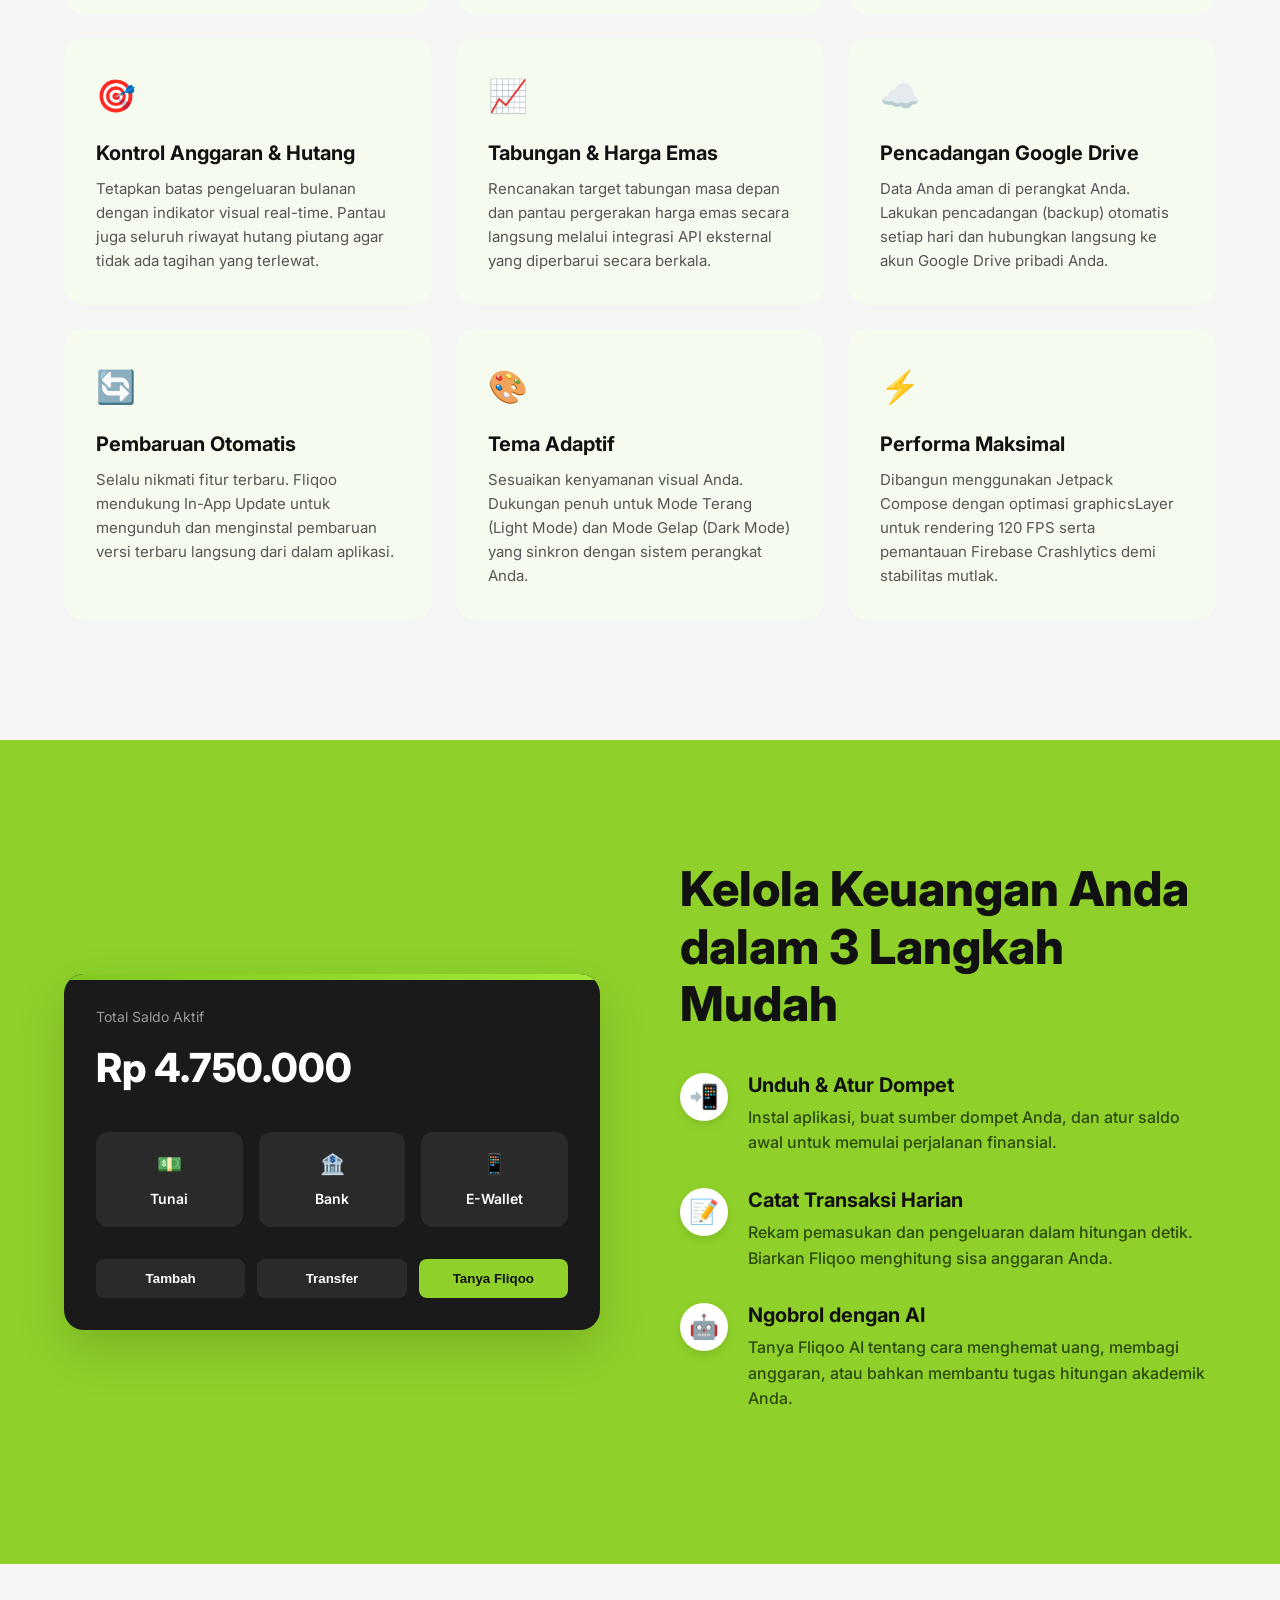
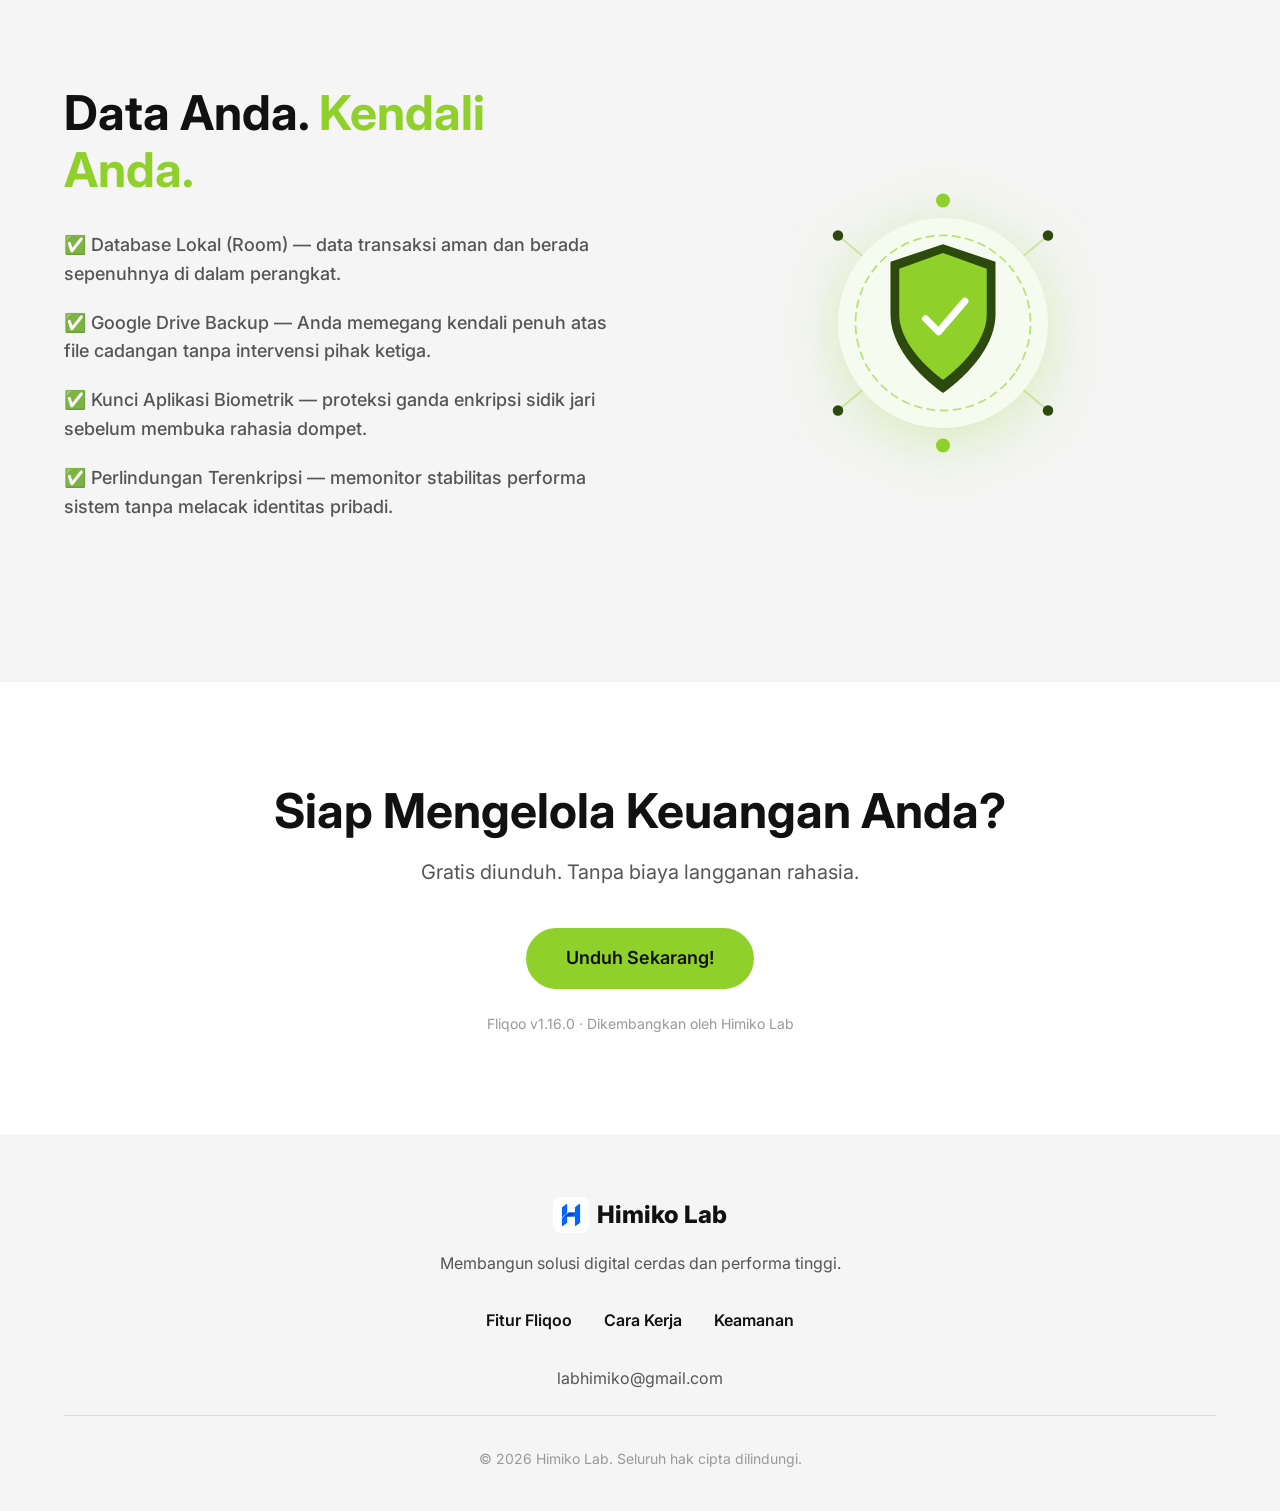
==== commit 9ed7c14a: "Update index.html" ====
--- a/index.html
+++ b/index.html
@@ -16,14 +16,14 @@
     <meta property="og:title" content="Fliqoo - Smart Finance & AI Assistant" />
     <meta property="og:description"
         content="Fliqoo — aplikasi catatan keuangan dengan asisten AI. Gratis, aman, dan mudah digunakan." />
-    <meta property="og:image" content="https://fliqoo.himikolab.my.id/assets/images/logo-fliqoo.png" />
+    <meta property="og:image" content="https://fliqoo.himikolab.my.id/assets/images/og-image.png" />
 
     <meta name="twitter:card" content="summary_large_image" />
     <meta name="twitter:url" content="https://fliqoo.himikolab.my.id/" />
     <meta name="twitter:title" content="Fliqoo - Smart Finance & AI Assistant" />
     <meta name="twitter:description"
         content="Fliqoo — aplikasi catatan keuangan dengan asisten AI. Gratis, aman, dan mudah digunakan." />
-    <meta name="twitter:image" content="https://fliqoo.himikolab.my.id/assets/images/logo-fliqoo.png" />
+    <meta name="twitter:image" content="https://fliqoo.himikolab.my.id/assets/images/og-image.png" />
 
     <link rel="icon" type="image/png" href="assets/images/logo-fliqoo.png">
 
@@ -315,4 +315,4 @@
     <script src="js/main.js"></script>
 </body>
 
-</html>+</html>
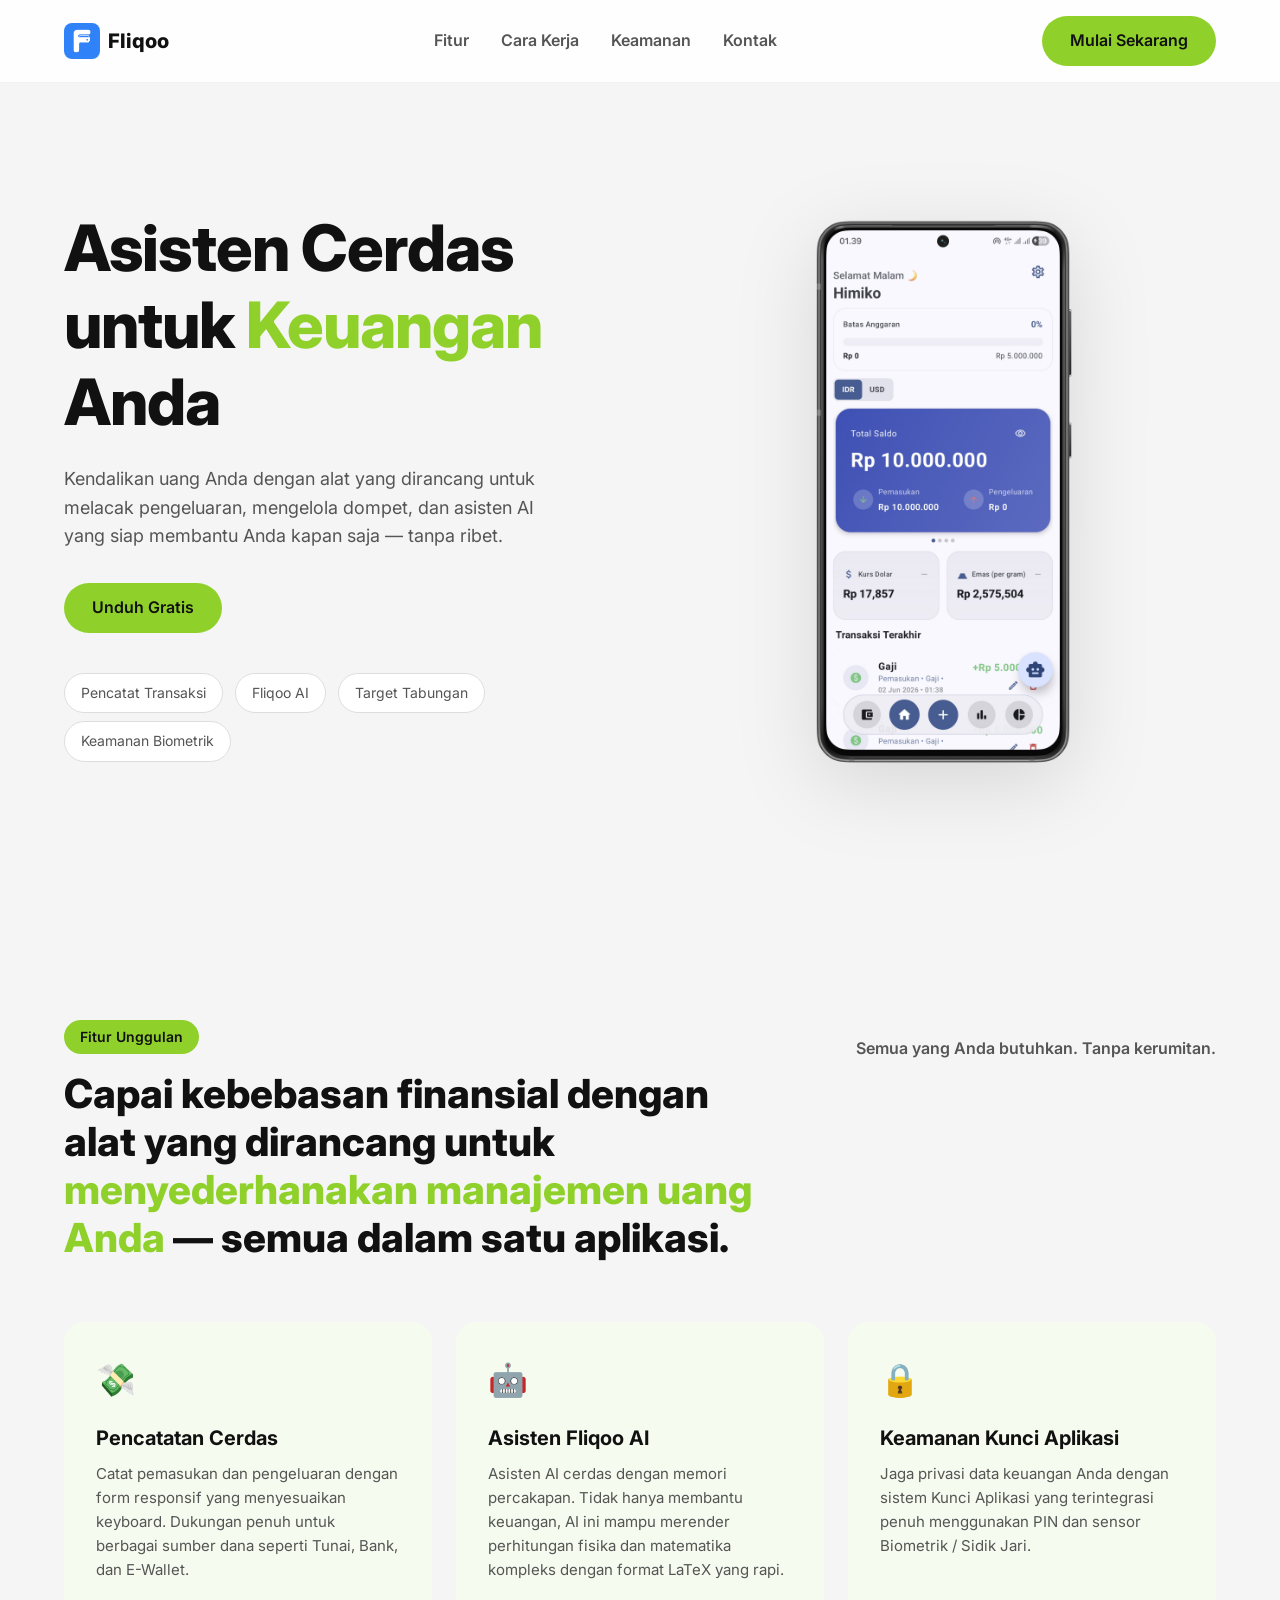
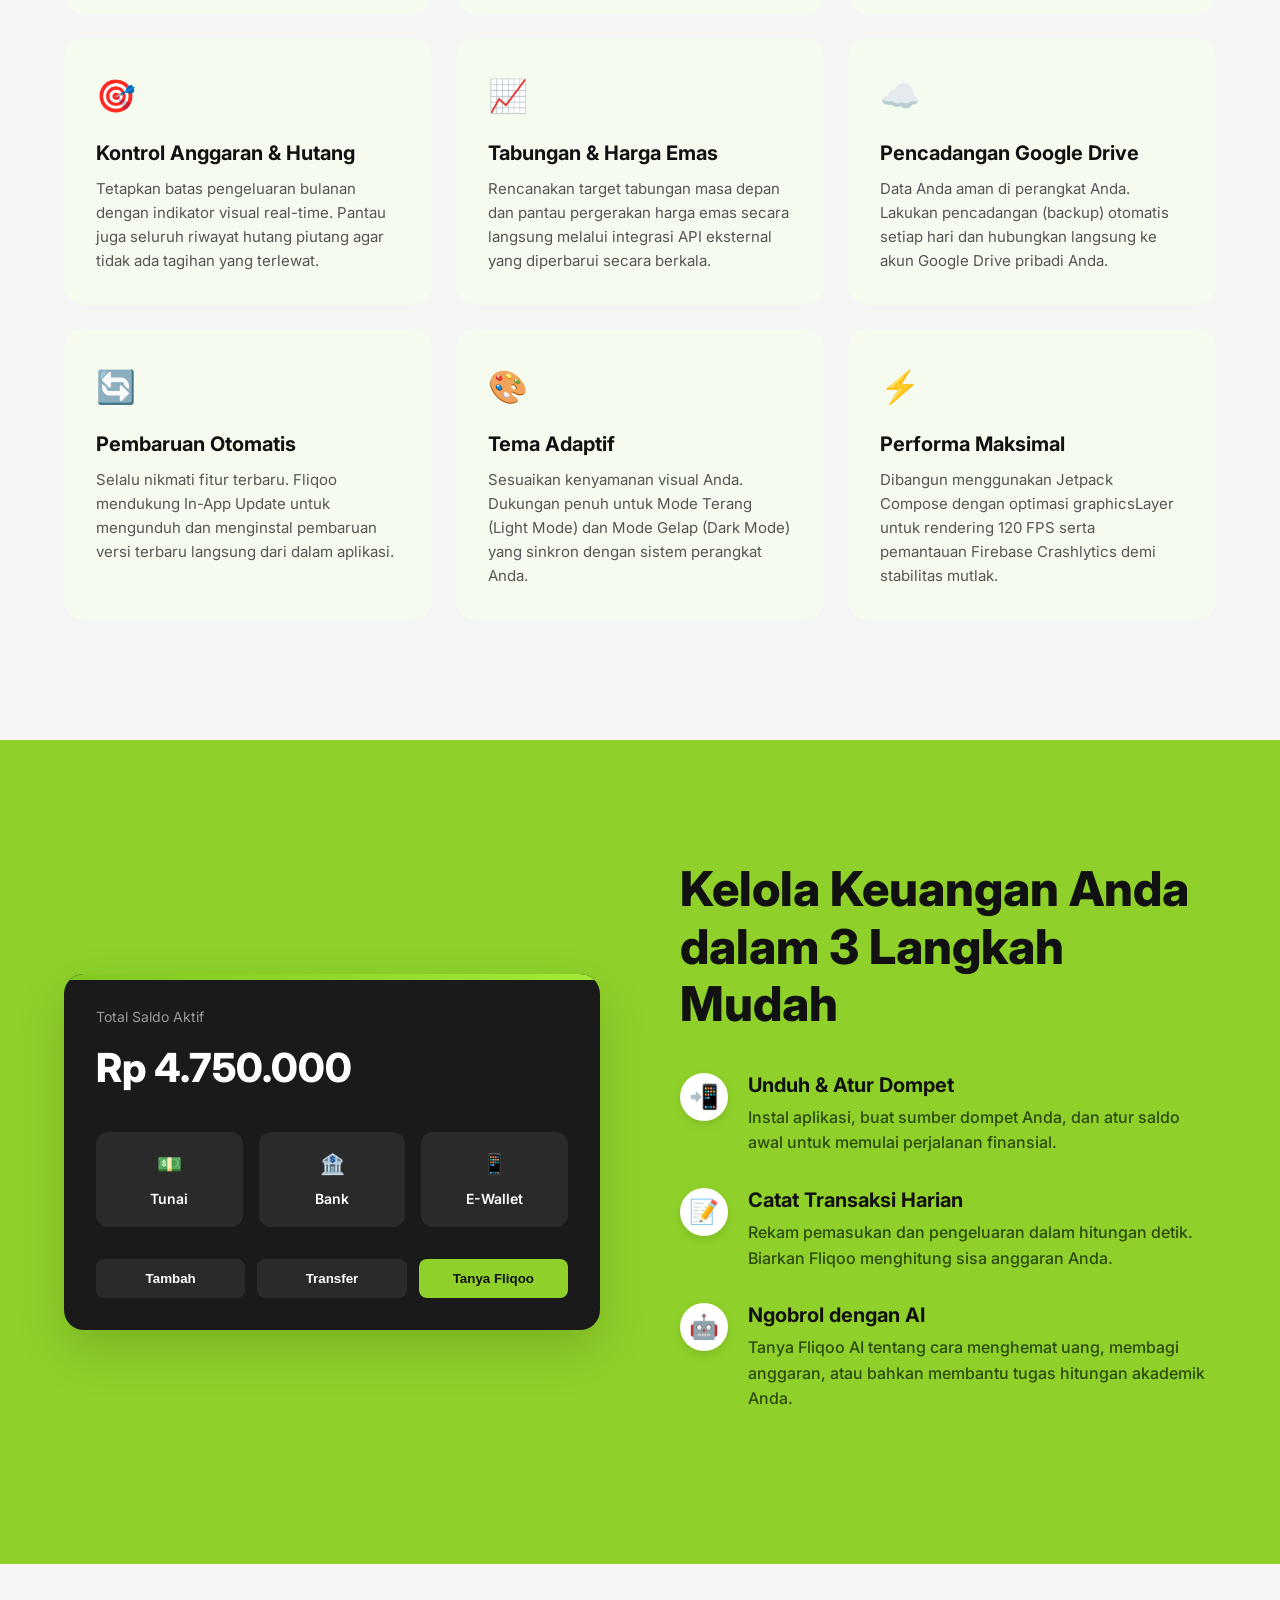
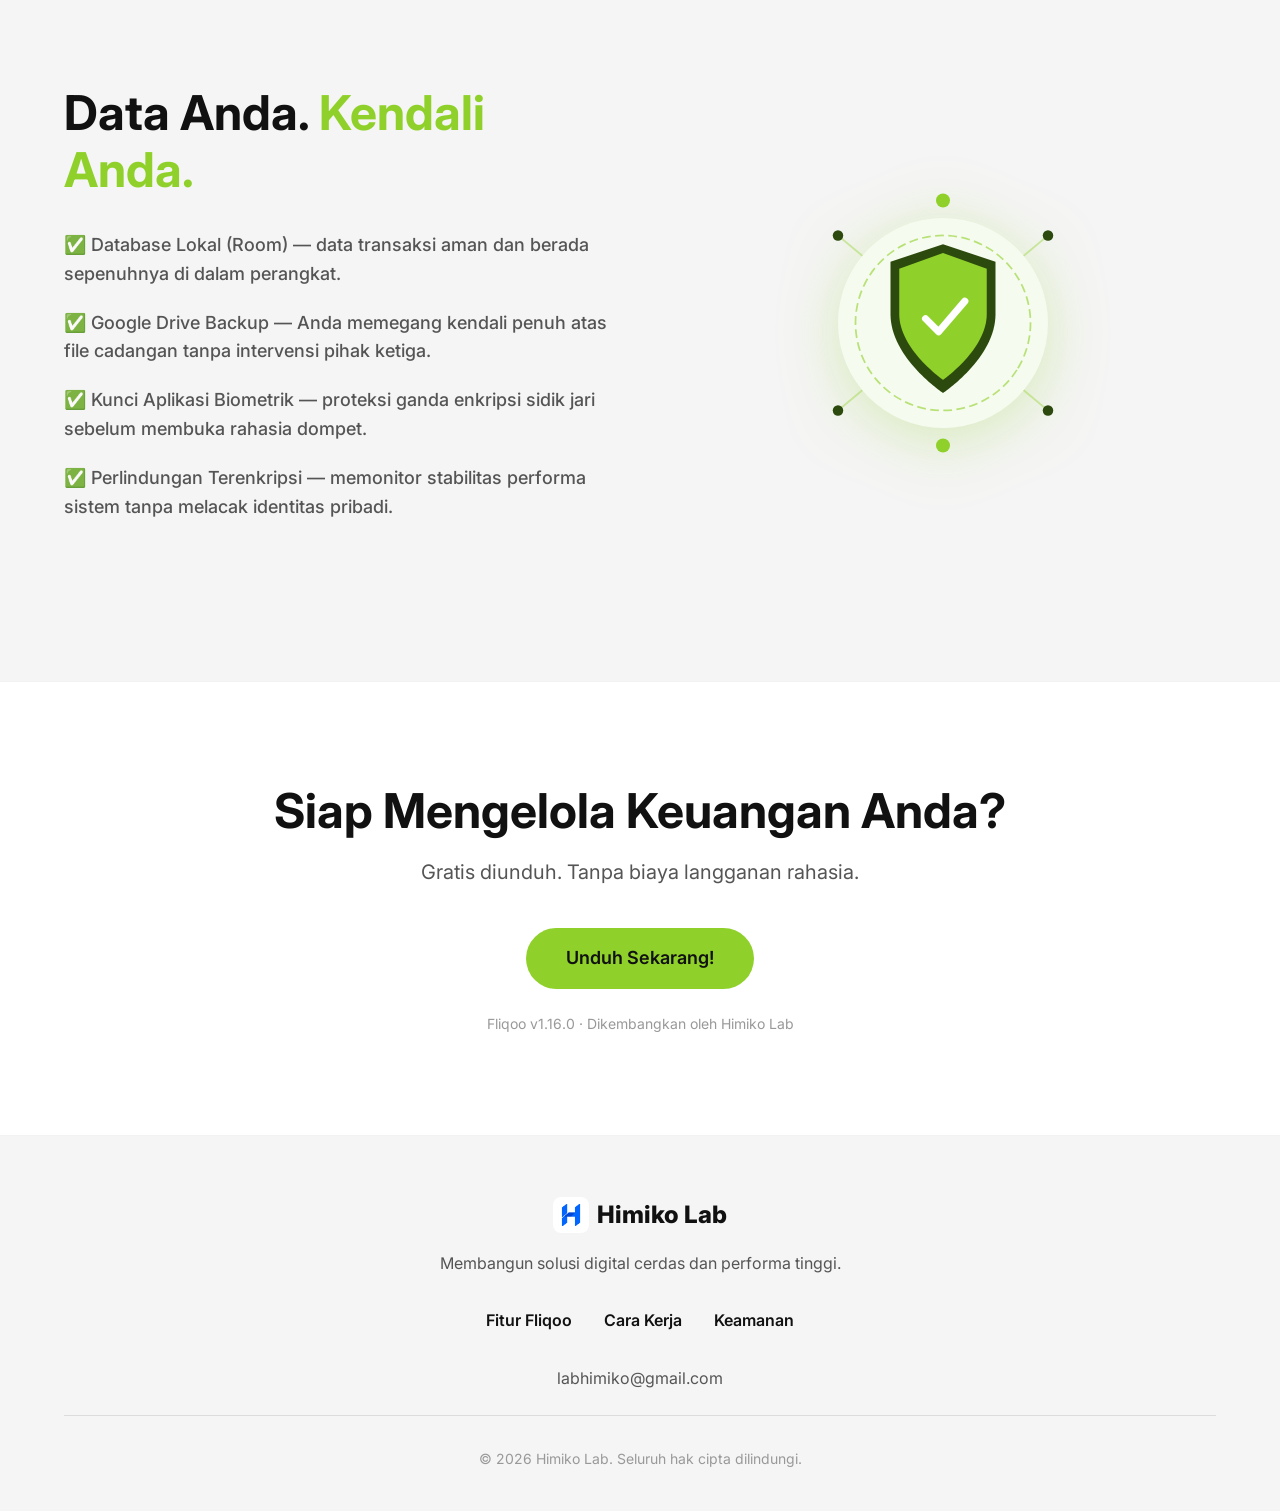
==== commit f1352e05: "Update index.html" ====
--- a/index.html
+++ b/index.html
@@ -2,6 +2,15 @@
 <html lang="id">
 
 <head>
+    <!-- Google tag (gtag.js) -->
+<script async src="https://www.googletagmanager.com/gtag/js?id=G-675ZRJ7CDZ"></script>
+<script>
+  window.dataLayer = window.dataLayer || [];
+  function gtag(){dataLayer.push(arguments);}
+  gtag('js', new Date());
+
+  gtag('config', 'G-675ZRJ7CDZ');
+</script>
     <meta charset="UTF-8">
     <meta name="viewport" content="width=device-width, initial-scale=1.0">
 
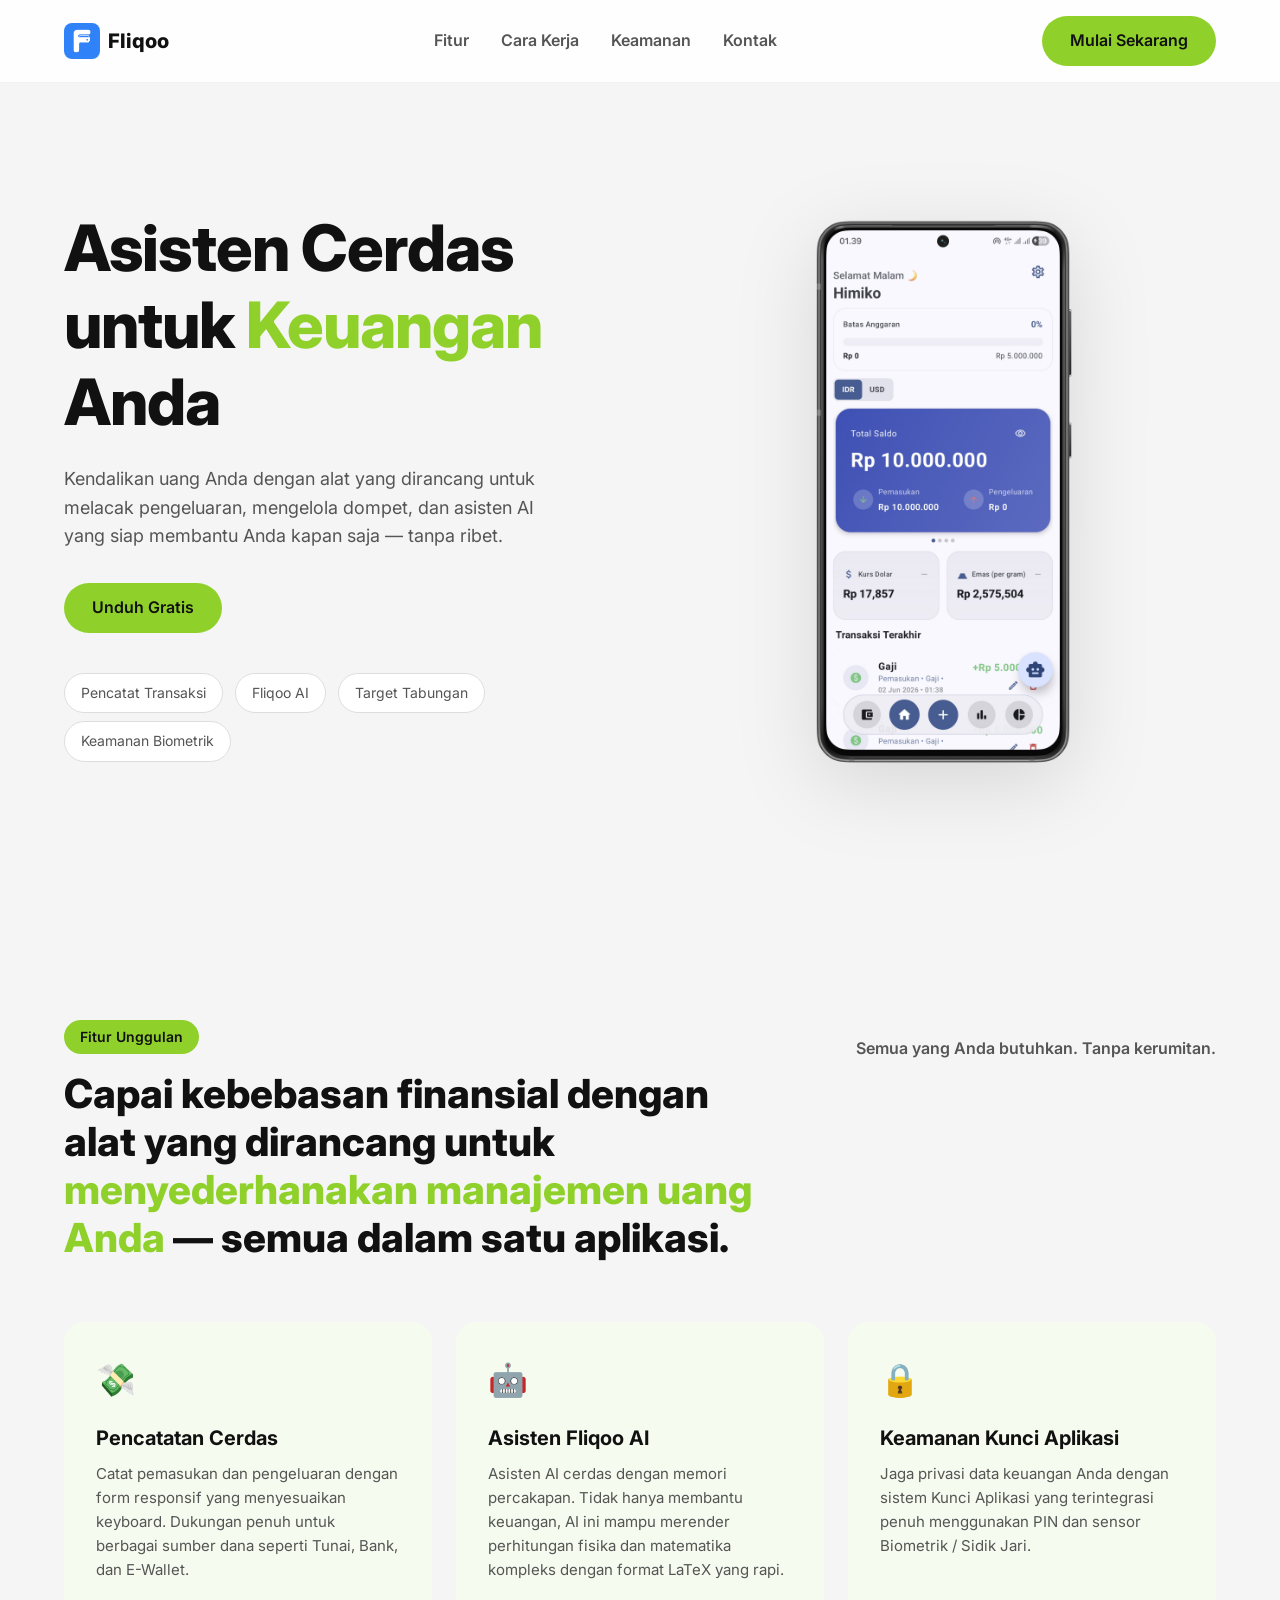
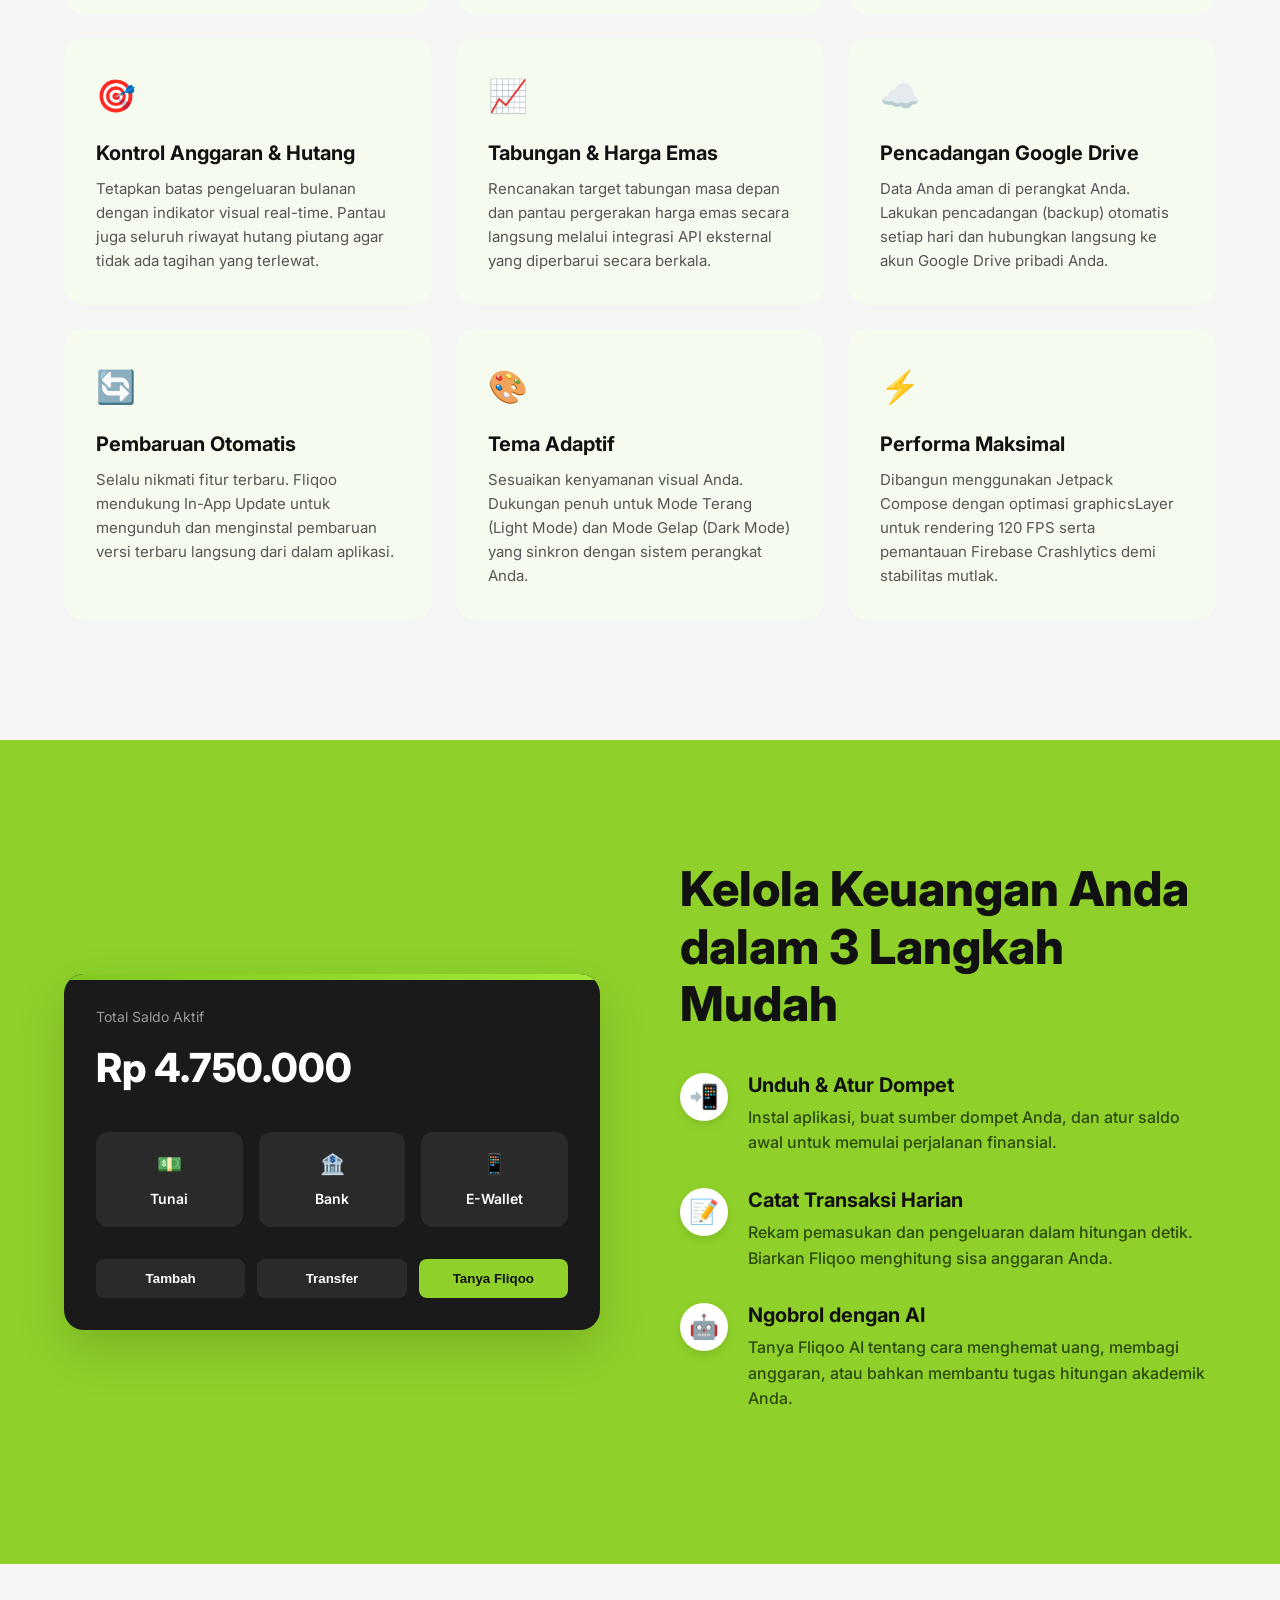
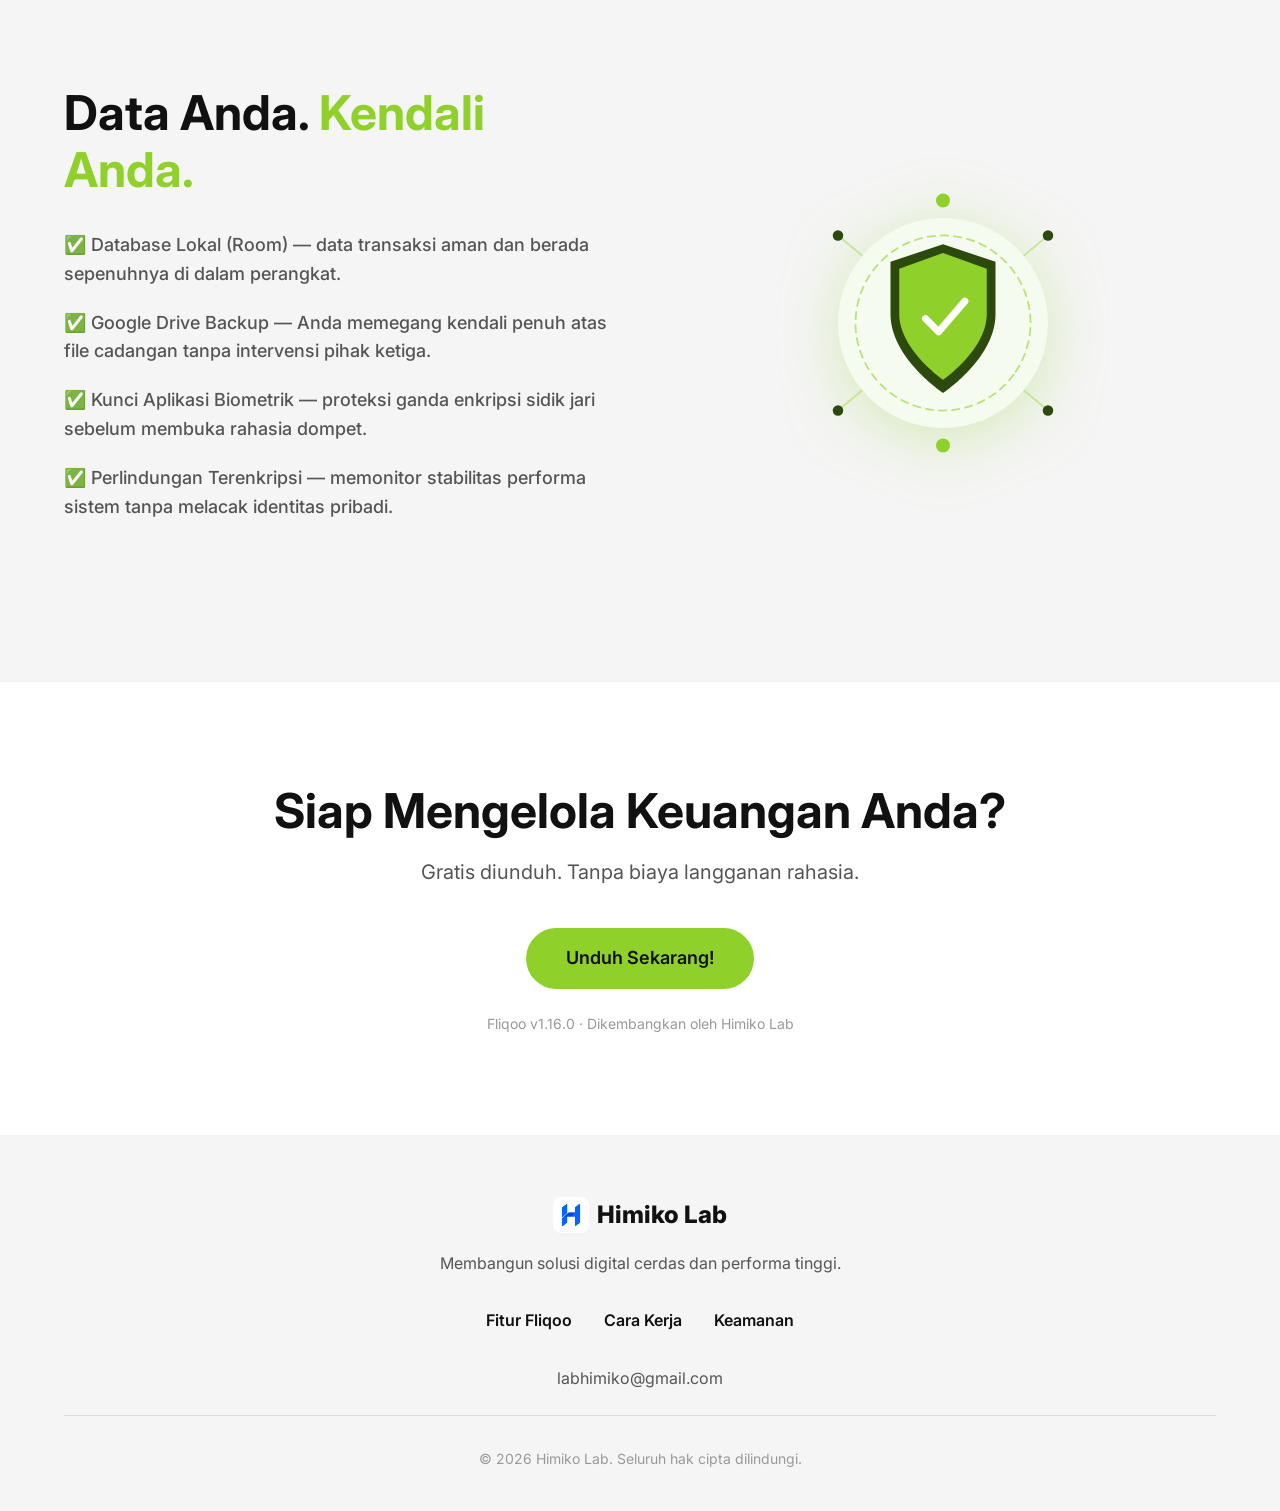
==== commit 92105933: "Update index.html" ====
--- a/index.html
+++ b/index.html
@@ -14,7 +14,7 @@
     <meta charset="UTF-8">
     <meta name="viewport" content="width=device-width, initial-scale=1.0">
 
-    <title>Fliqoo - Smart Finance & AI Assistant</title>
+    <title>Fliqoo - Catatan Keuangan AI</title>
     <meta name="description"
         content="Fliqoo — aplikasi catatan keuangan dengan asisten AI. Gratis, aman, dan mudah digunakan." />
     <meta name="keywords" content="fliqoo, aplikasi keuangan, pelacak pengeluaran, asisten AI keuangan, himiko lab" />
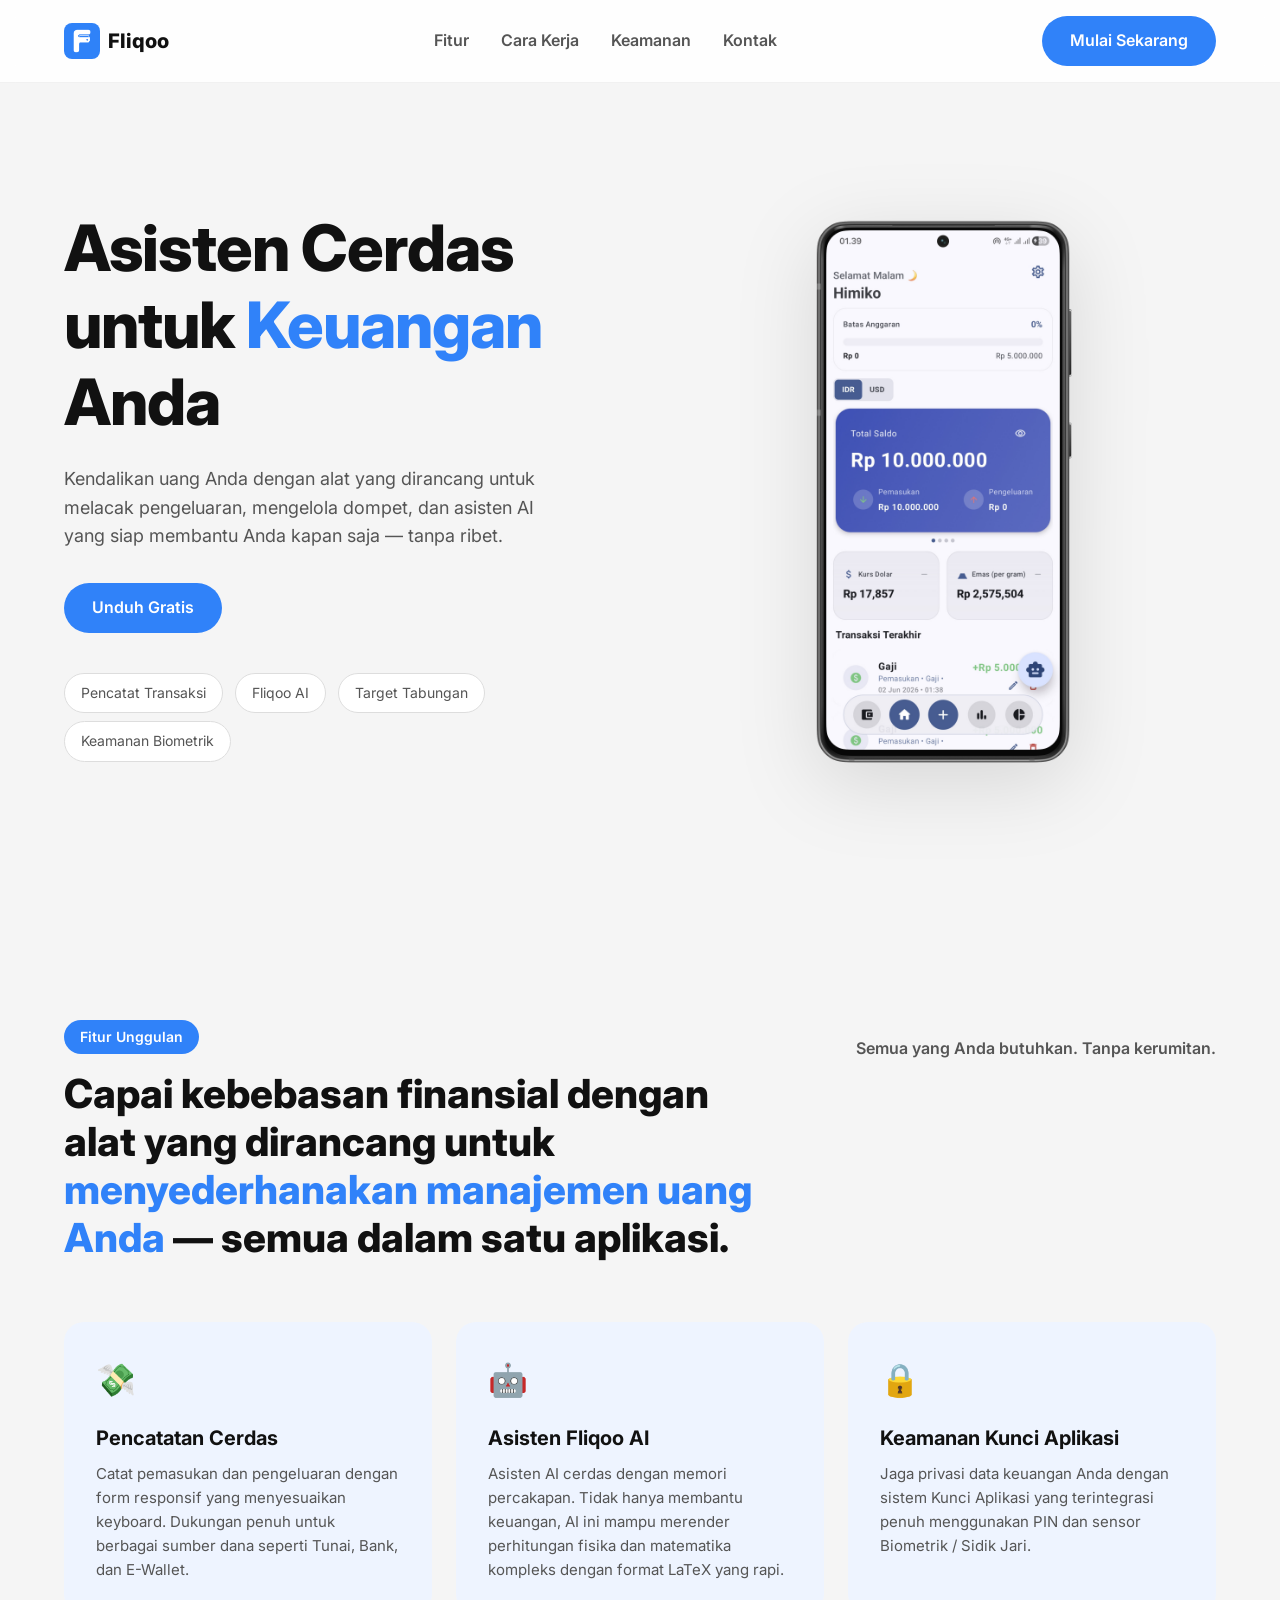
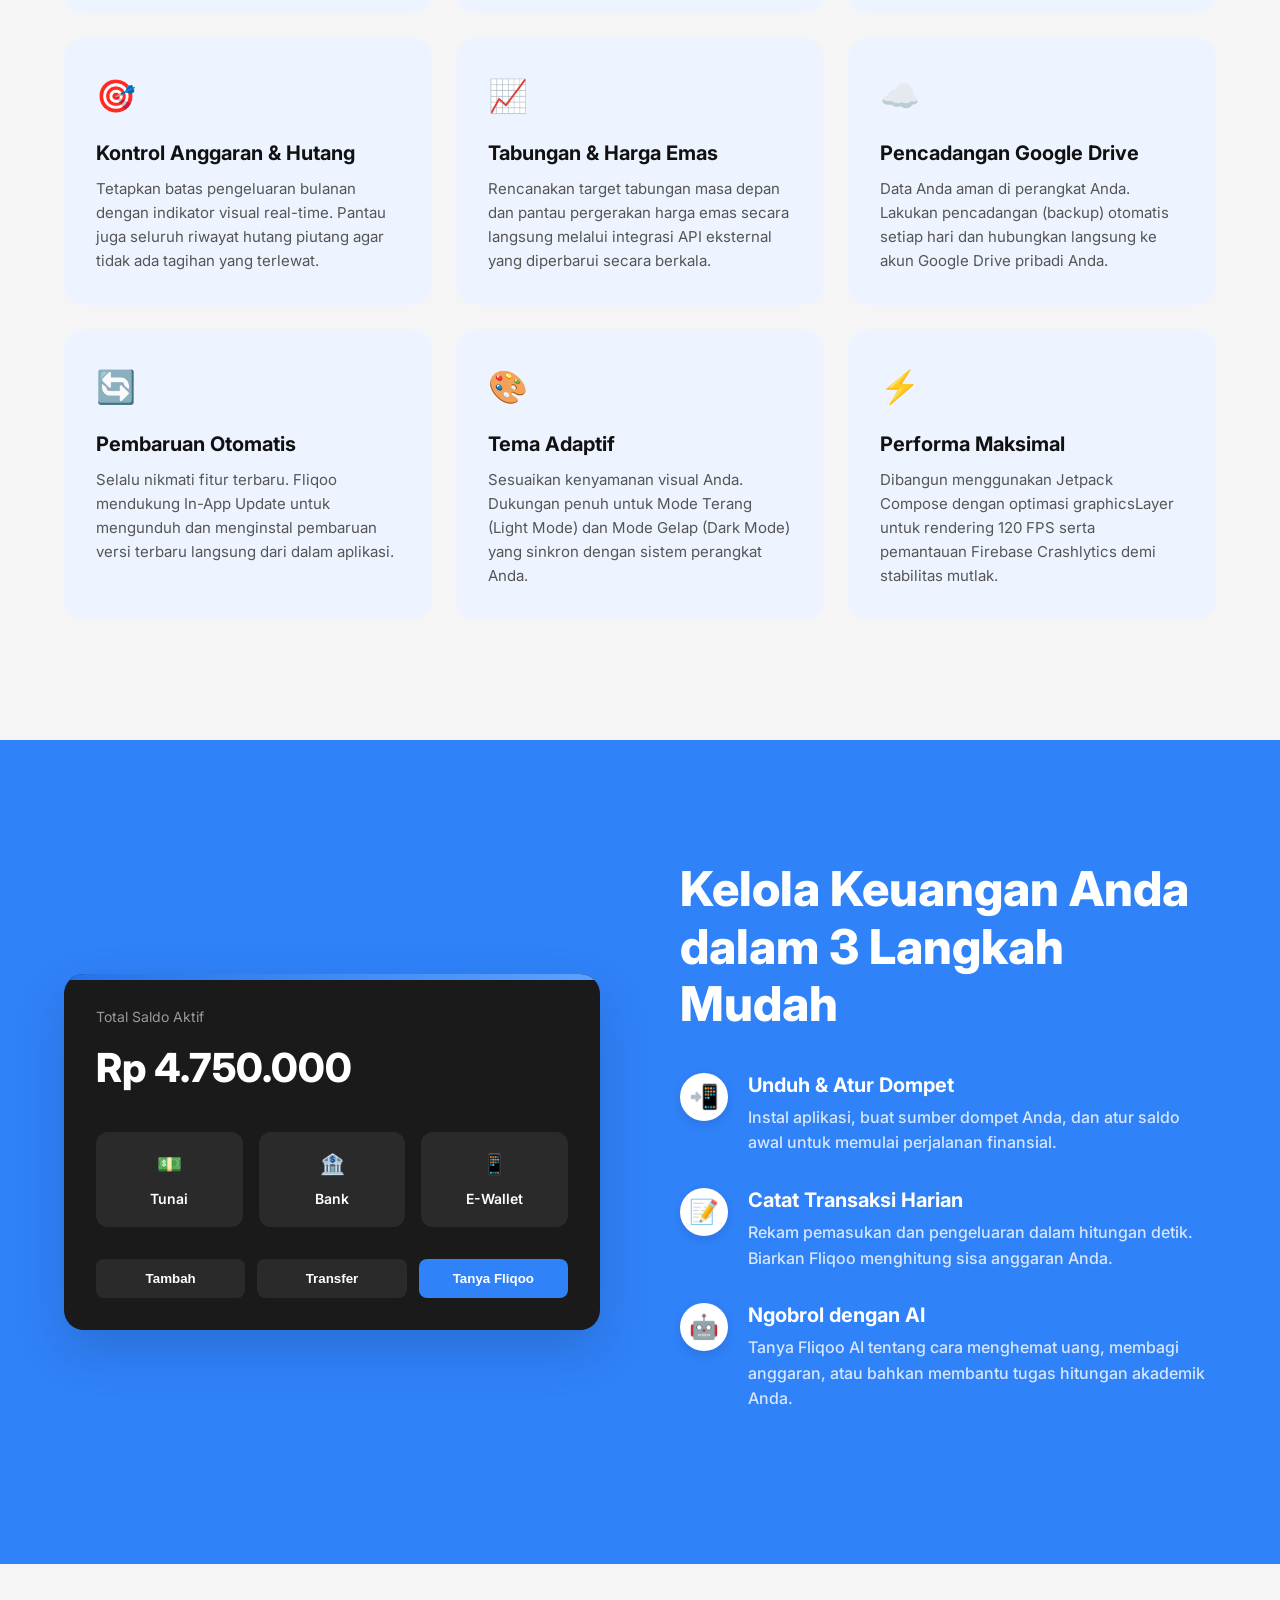
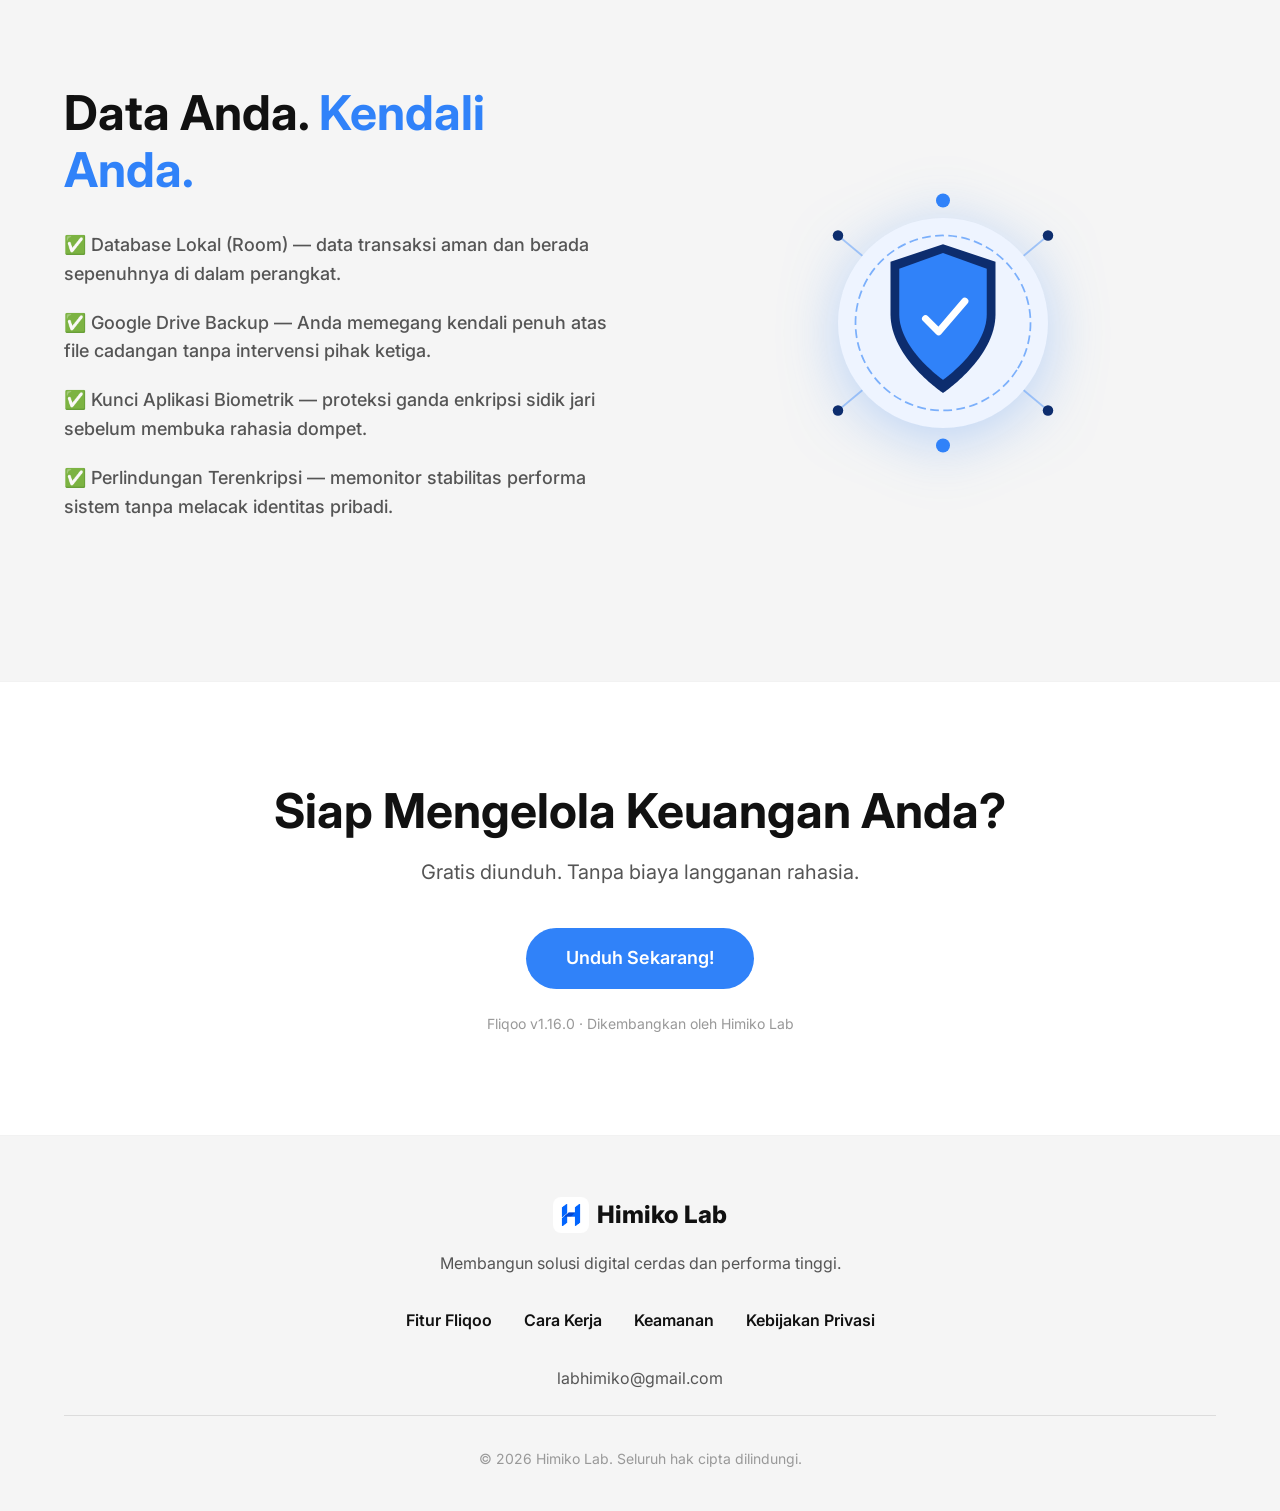
==== commit 09b4e748: "SEO: fix Google indexing with robots.txt, canonical, structured data & sitemap - Add robots.txt allo" ====
--- a/index.html
+++ b/index.html
@@ -13,12 +13,15 @@
 </script>
     <meta charset="UTF-8">
     <meta name="viewport" content="width=device-width, initial-scale=1.0">
+    <meta name="robots" content="index, follow" />
 
     <title>Fliqoo - Catatan Keuangan AI</title>
     <meta name="description"
         content="Fliqoo — aplikasi catatan keuangan dengan asisten AI. Gratis, aman, dan mudah digunakan." />
     <meta name="keywords" content="fliqoo, aplikasi keuangan, pelacak pengeluaran, asisten AI keuangan, himiko lab" />
     <meta name="author" content="Himiko Lab" />
+
+    <link rel="canonical" href="https://fliqoo.himikolab.my.id/" />
 
     <meta property="og:type" content="website" />
     <meta property="og:url" content="https://fliqoo.himikolab.my.id/" />
@@ -42,6 +45,34 @@
 
     <link href="https://unpkg.com/aos@2.3.1/dist/aos.css" rel="stylesheet">
     <link rel="stylesheet" href="css/style.css">
+
+    <script type="application/ld+json">
+    {
+        "@context": "https://schema.org",
+        "@type": "SoftwareApplication",
+        "name": "Fliqoo",
+        "operatingSystem": "Android",
+        "applicationCategory": "FinanceApplication",
+        "description": "Fliqoo — aplikasi catatan keuangan dengan asisten AI. Gratis, aman, dan mudah digunakan.",
+        "url": "https://fliqoo.himikolab.my.id/",
+        "image": "https://fliqoo.himikolab.my.id/assets/images/og-image.png",
+        "softwareVersion": "1.16.0",
+        "offers": {
+            "@type": "Offer",
+            "price": "0",
+            "priceCurrency": "IDR"
+        },
+        "author": {
+            "@type": "Organization",
+            "name": "Himiko Lab",
+            "email": "labhimiko@gmail.com"
+        },
+        "publisher": {
+            "@type": "Organization",
+            "name": "Himiko Lab"
+        }
+    }
+    </script>
 </head>
 
 <body>
@@ -308,6 +339,7 @@
                 <a href="#features">Fitur Fliqoo</a>
                 <a href="#how-it-works">Cara Kerja</a>
                 <a href="#security">Keamanan</a>
+                <a href="privacy-policy.html">Kebijakan Privasi</a>
             </div>
             <div style="margin-bottom: 24px;">
                 <a href="mailto:labhimiko@gmail.com" style="color: var(--text-muted);">labhimiko@gmail.com</a>
--- a/css/style.css
+++ b/css/style.css
@@ -1,9 +1,9 @@
 :root {
     --bg-color: #F5F5F5;
     --card-bg: #FFFFFF;
-    --primary: #8FD12A;
-    --primary-hover: #7EC820;
-    --secondary: #2D4A0E;
+    --primary: #3082f9;
+    --primary-hover: #2571e8;
+    --secondary: #0d2d6e;
     --text-main: #111111;
     --text-muted: #555555;
     --card-radius: 20px;
@@ -11,7 +11,7 @@
     --font-family: 'Inter', sans-serif;
     --shadow: 0 10px 30px rgba(0, 0, 0, 0.05);
     --shadow-hover: 0 15px 40px rgba(0, 0, 0, 0.08);
-    --card-tint: #f6fbef;
+    --card-tint: #eef4ff;
 }
 
 * {
@@ -77,7 +77,7 @@
 
 .btn-primary {
     background-color: var(--primary);
-    color: var(--text-main);
+    color: #ffffff;
 }
 
 .btn-primary:hover {
@@ -100,7 +100,7 @@
     display: inline-block;
     padding: 6px 16px;
     background-color: var(--primary);
-    color: var(--text-main);
+    color: #ffffff;
     border-radius: var(--btn-radius);
     font-weight: 600;
     font-size: 14px;
@@ -149,7 +149,7 @@
 
 .logo-icon {
     background-color: var(--primary);
-    color: var(--text-main);
+    color: #ffffff;
     width: 36px;
     height: 36px;
     border-radius: 8px;
@@ -435,13 +435,13 @@
 
 .feature-card.featured-2 {
     grid-column: span 2;
-    background: #E8F5D6;
+    background: #dce9ff;
     /* Slightly stronger tint for featured */
 }
 
 .feature-card.featured-3 {
     grid-column: span 3;
-    background: #E8F5D6;
+    background: #dce9ff;
 }
 
 .feature-icon {
@@ -464,7 +464,7 @@
 .how-it-works {
     background-color: var(--primary);
     padding: 120px 0;
-    color: var(--text-main);
+    color: #ffffff;
 }
 
 .hiw-grid {
@@ -492,7 +492,7 @@
     left: 0;
     right: 0;
     height: 6px;
-    background: linear-gradient(90deg, #7EC820, #a1eb3a);
+    background: linear-gradient(90deg, #2571e8, #5ba3ff);
 }
 
 .dark-card-title {
@@ -545,7 +545,7 @@
 
 .dark-btn.primary {
     background: var(--primary);
-    color: var(--text-main);
+    color: #ffffff;
 }
 
 .dark-btn.secondary {
@@ -557,6 +557,7 @@
     font-size: 48px;
     font-weight: 800;
     margin-bottom: 40px;
+    color: #ffffff;
 }
 
 .step {
@@ -581,10 +582,11 @@
 .step-text h4 {
     font-size: 20px;
     margin-bottom: 8px;
+    color: #ffffff;
 }
 
 .step-text p {
-    color: var(--secondary);
+    color: rgba(255, 255, 255, 0.8);
     font-weight: 500;
 }
 
@@ -659,7 +661,7 @@
     display: block;
     margin: 0 auto;
     animation: float 6s ease-in-out infinite;
-    filter: drop-shadow(0 10px 30px rgba(143, 209, 42, 0.3));
+    filter: drop-shadow(0 10px 30px rgba(48, 130, 249, 0.3));
 }
 
 /* CTA Section */
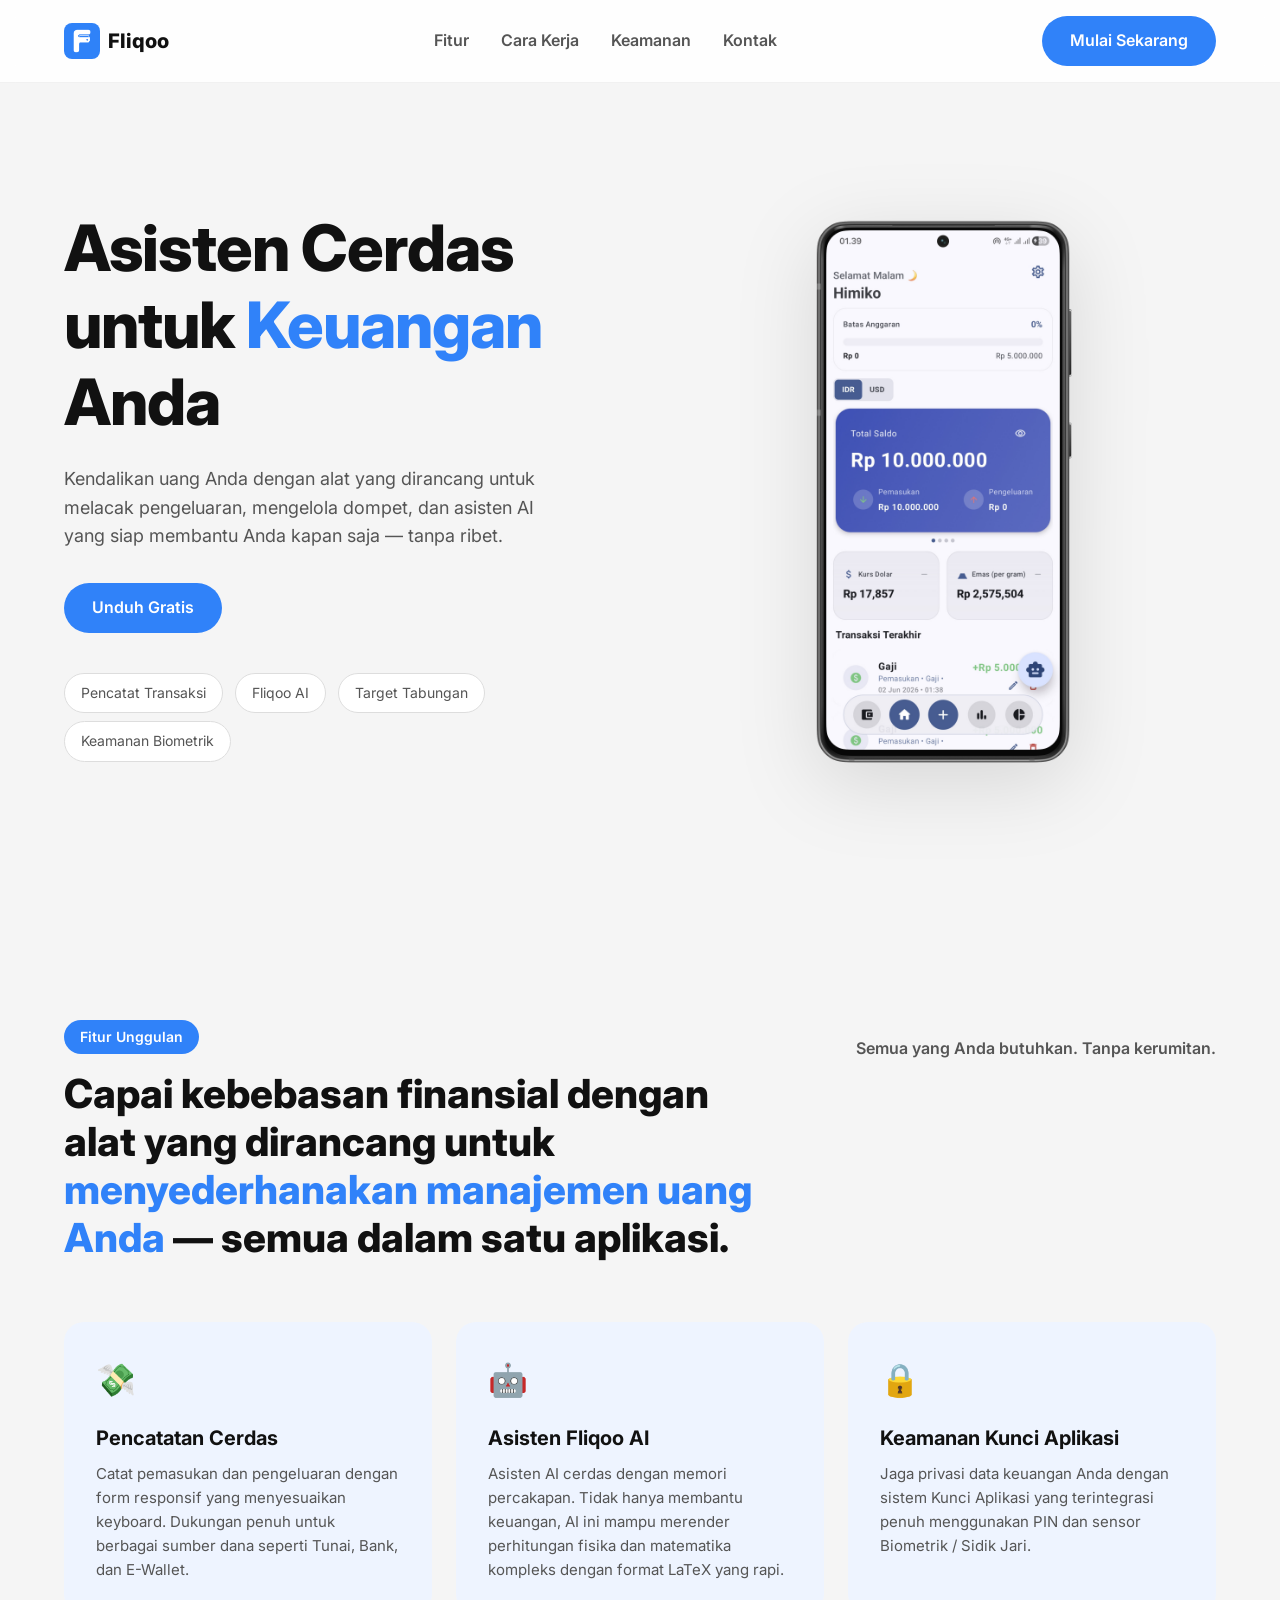
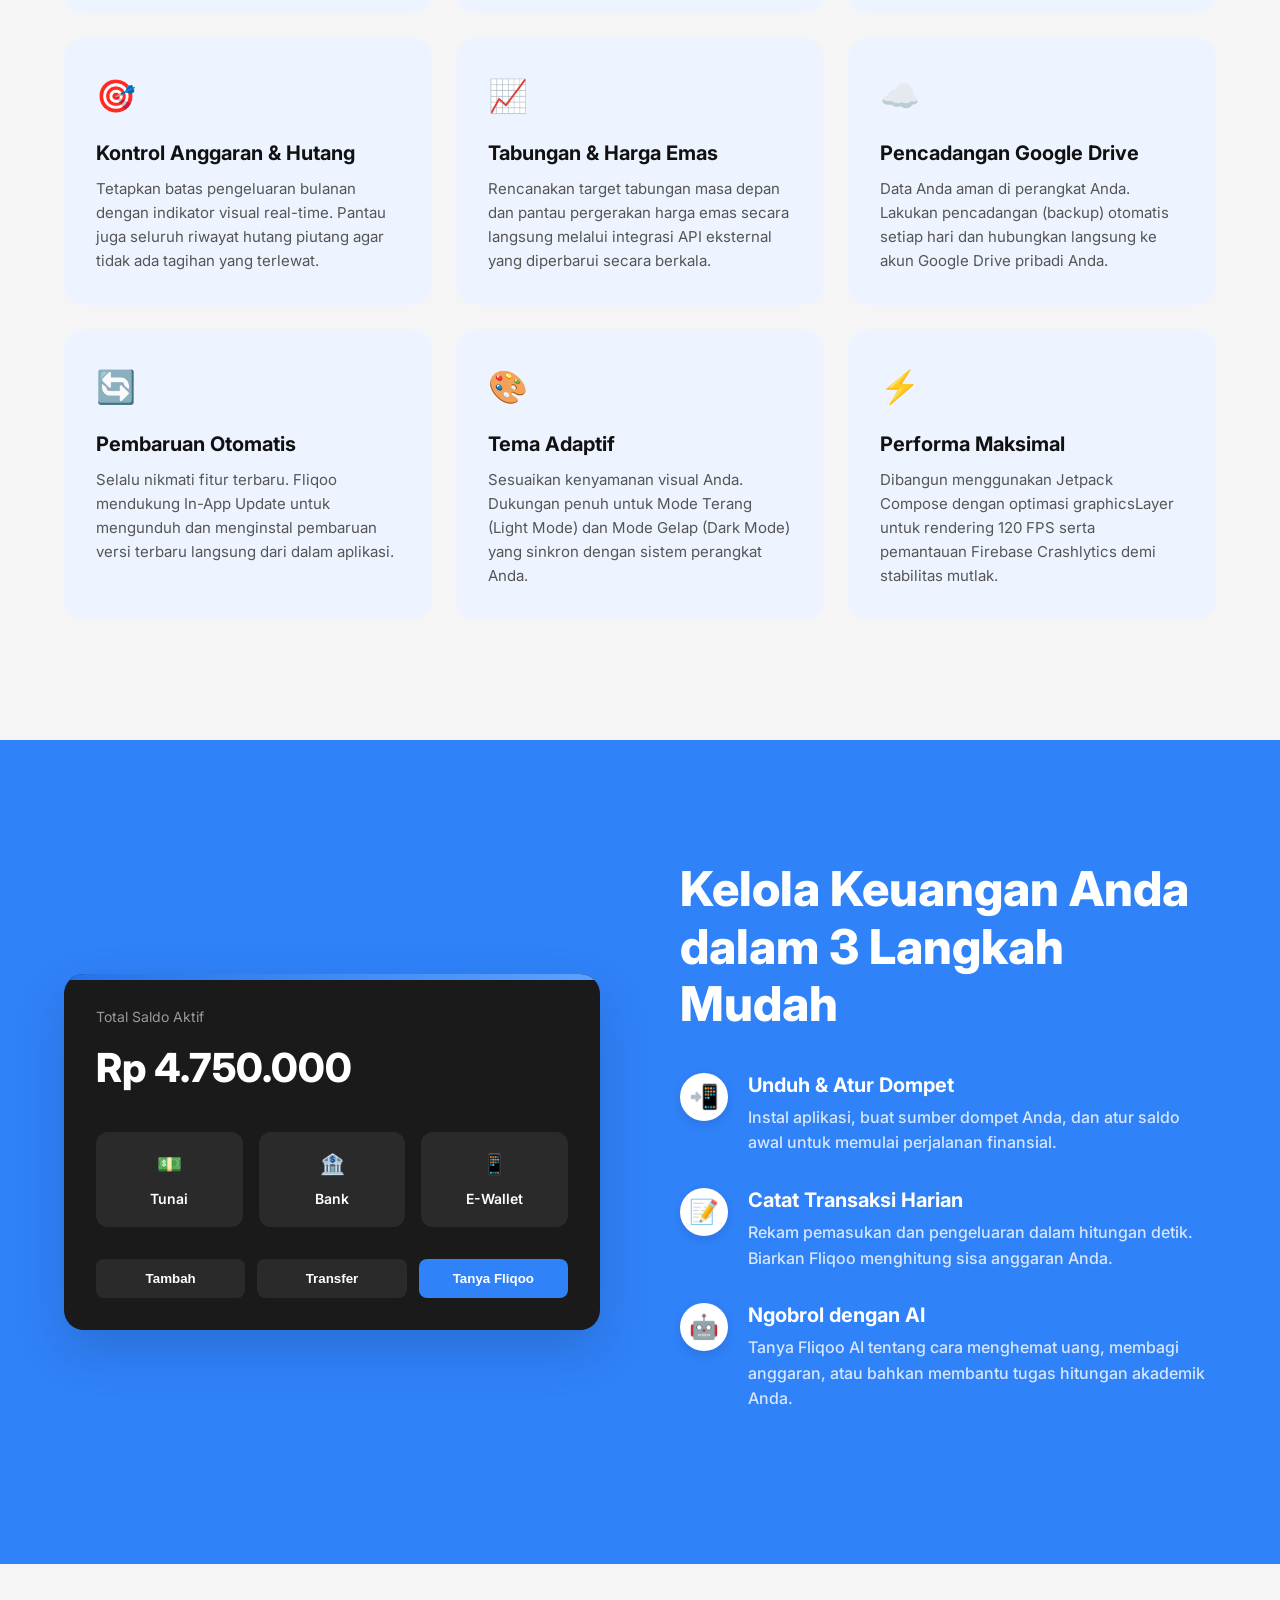
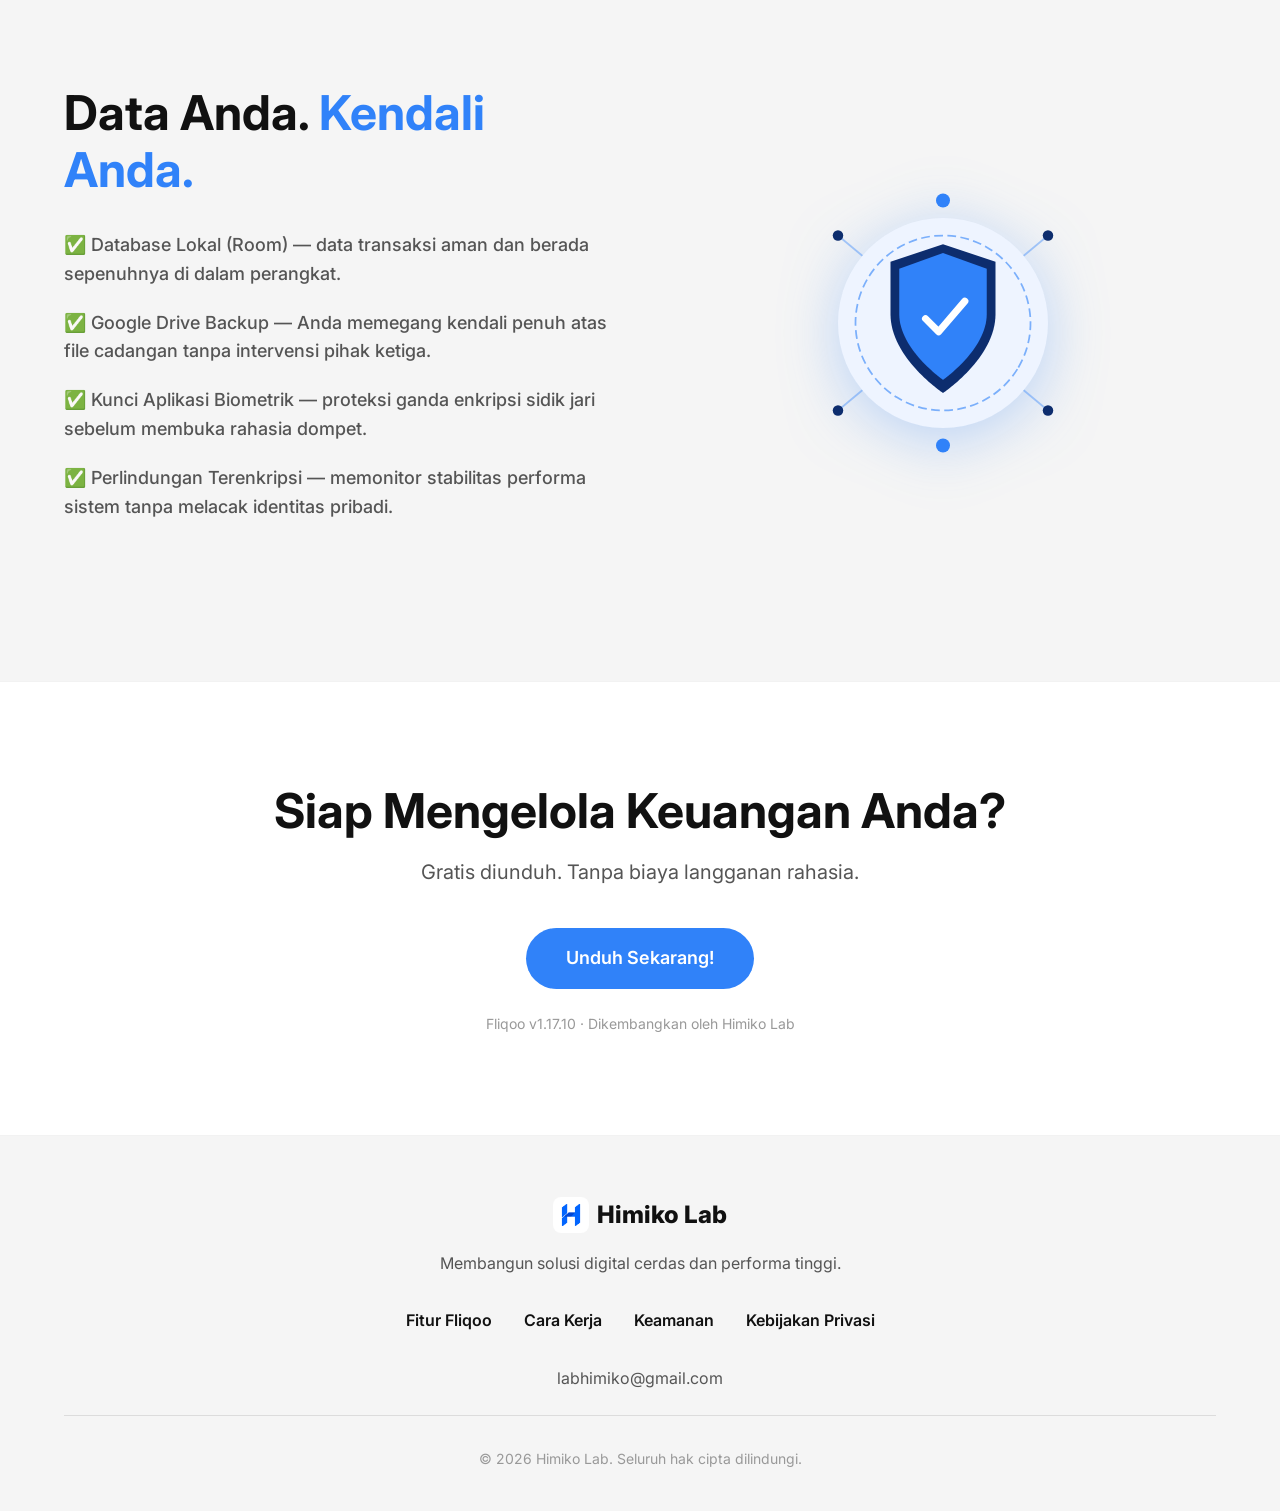
==== commit dd331cbc: "Update versi aplikasi Fliqoo" ====
--- a/index.html
+++ b/index.html
@@ -323,7 +323,7 @@
             <h2>Siap Mengelola Keuangan Anda?</h2>
             <p>Gratis diunduh. Tanpa biaya langganan rahasia.</p>
             <a href="#download" class="btn btn-primary">Unduh Sekarang!</a>
-            <div class="cta-meta">Fliqoo v1.16.0 · Dikembangkan oleh Himiko Lab</div>
+            <div class="cta-meta">Fliqoo v1.17.10 · Dikembangkan oleh Himiko Lab</div>
         </div>
     </section>
 
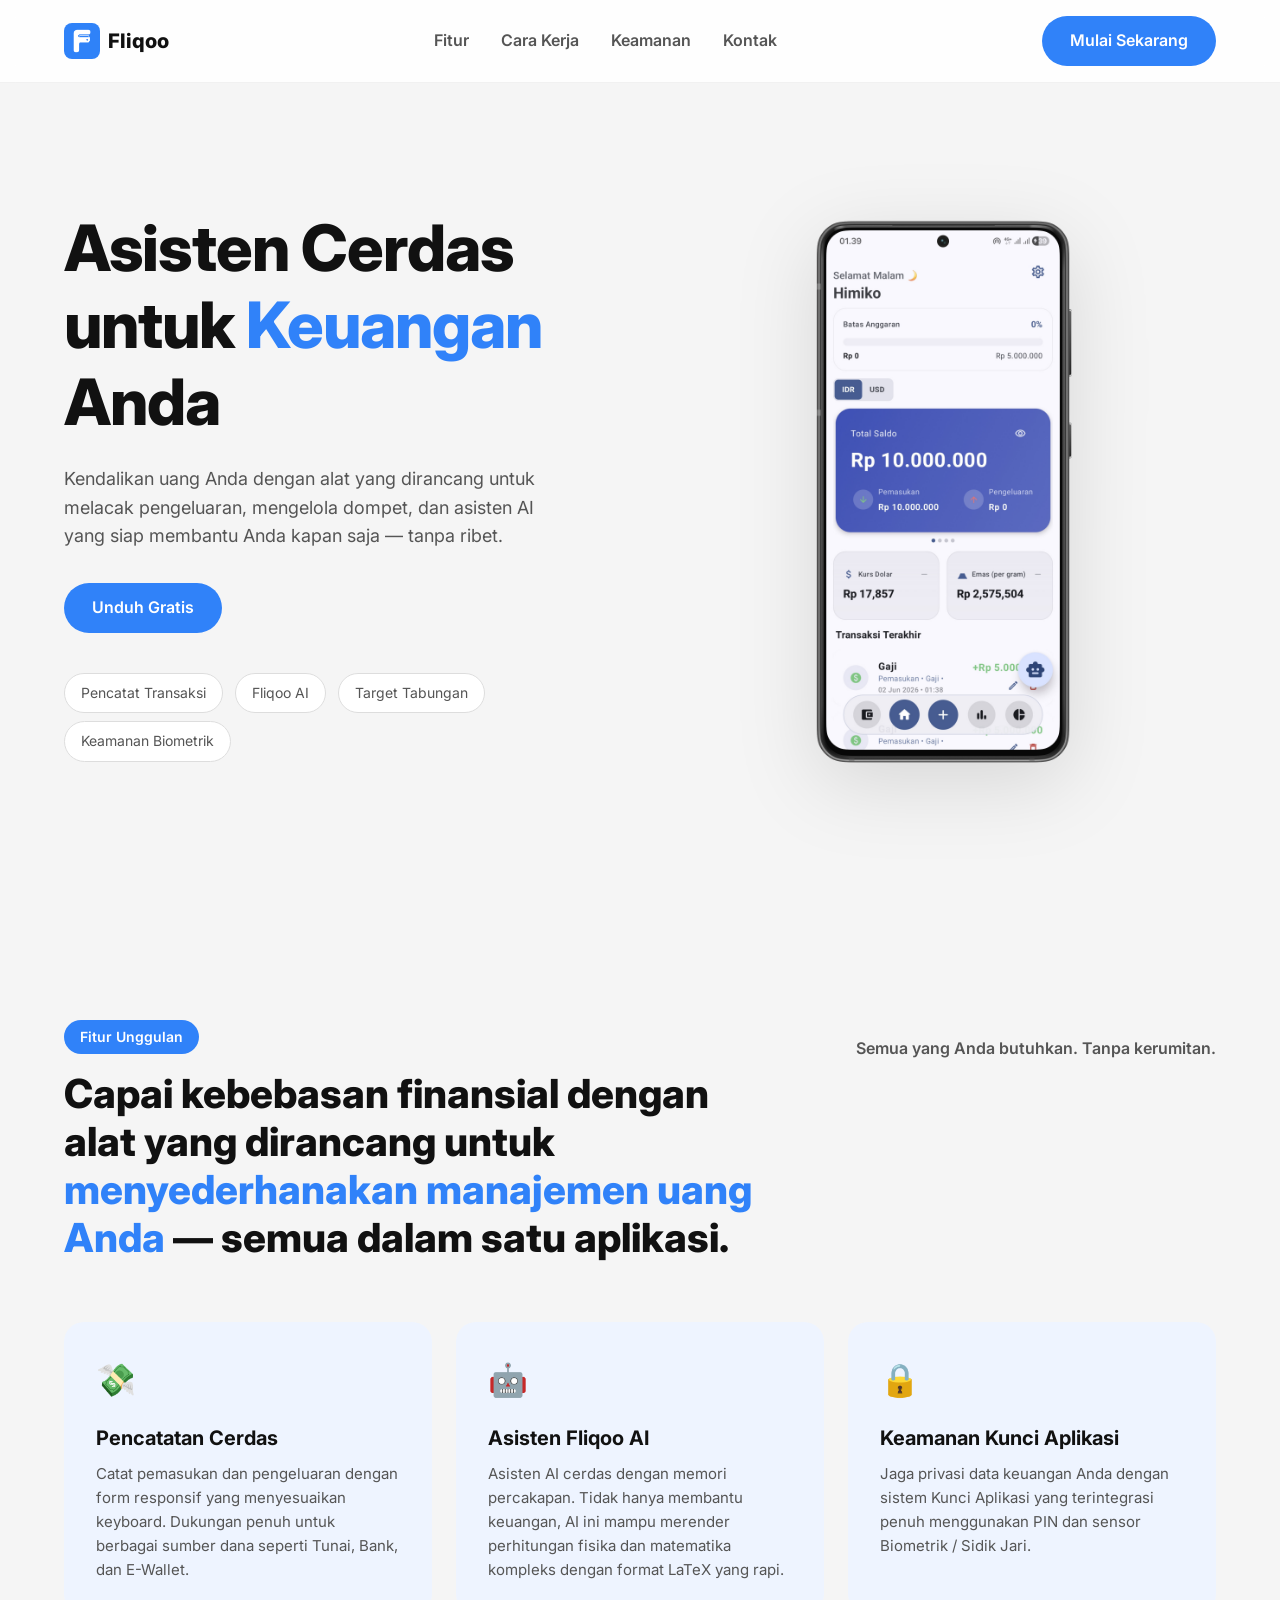
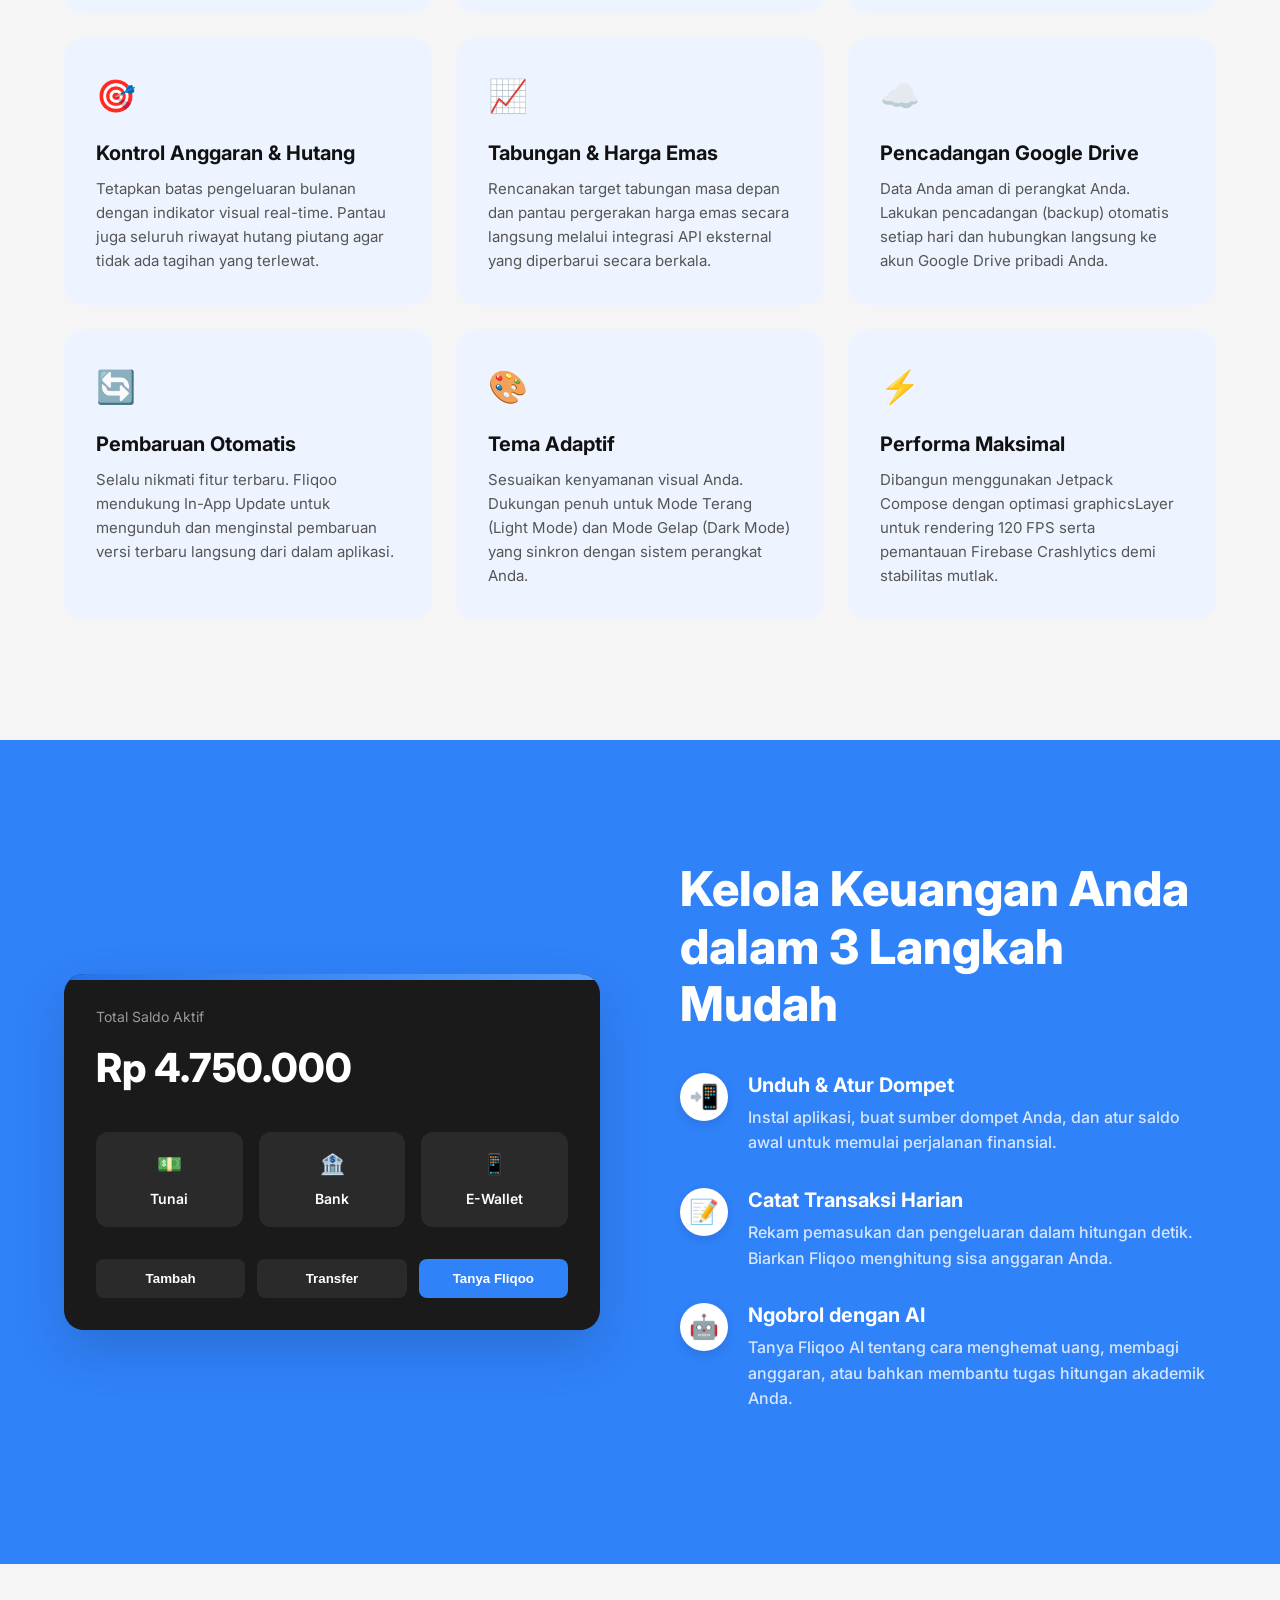
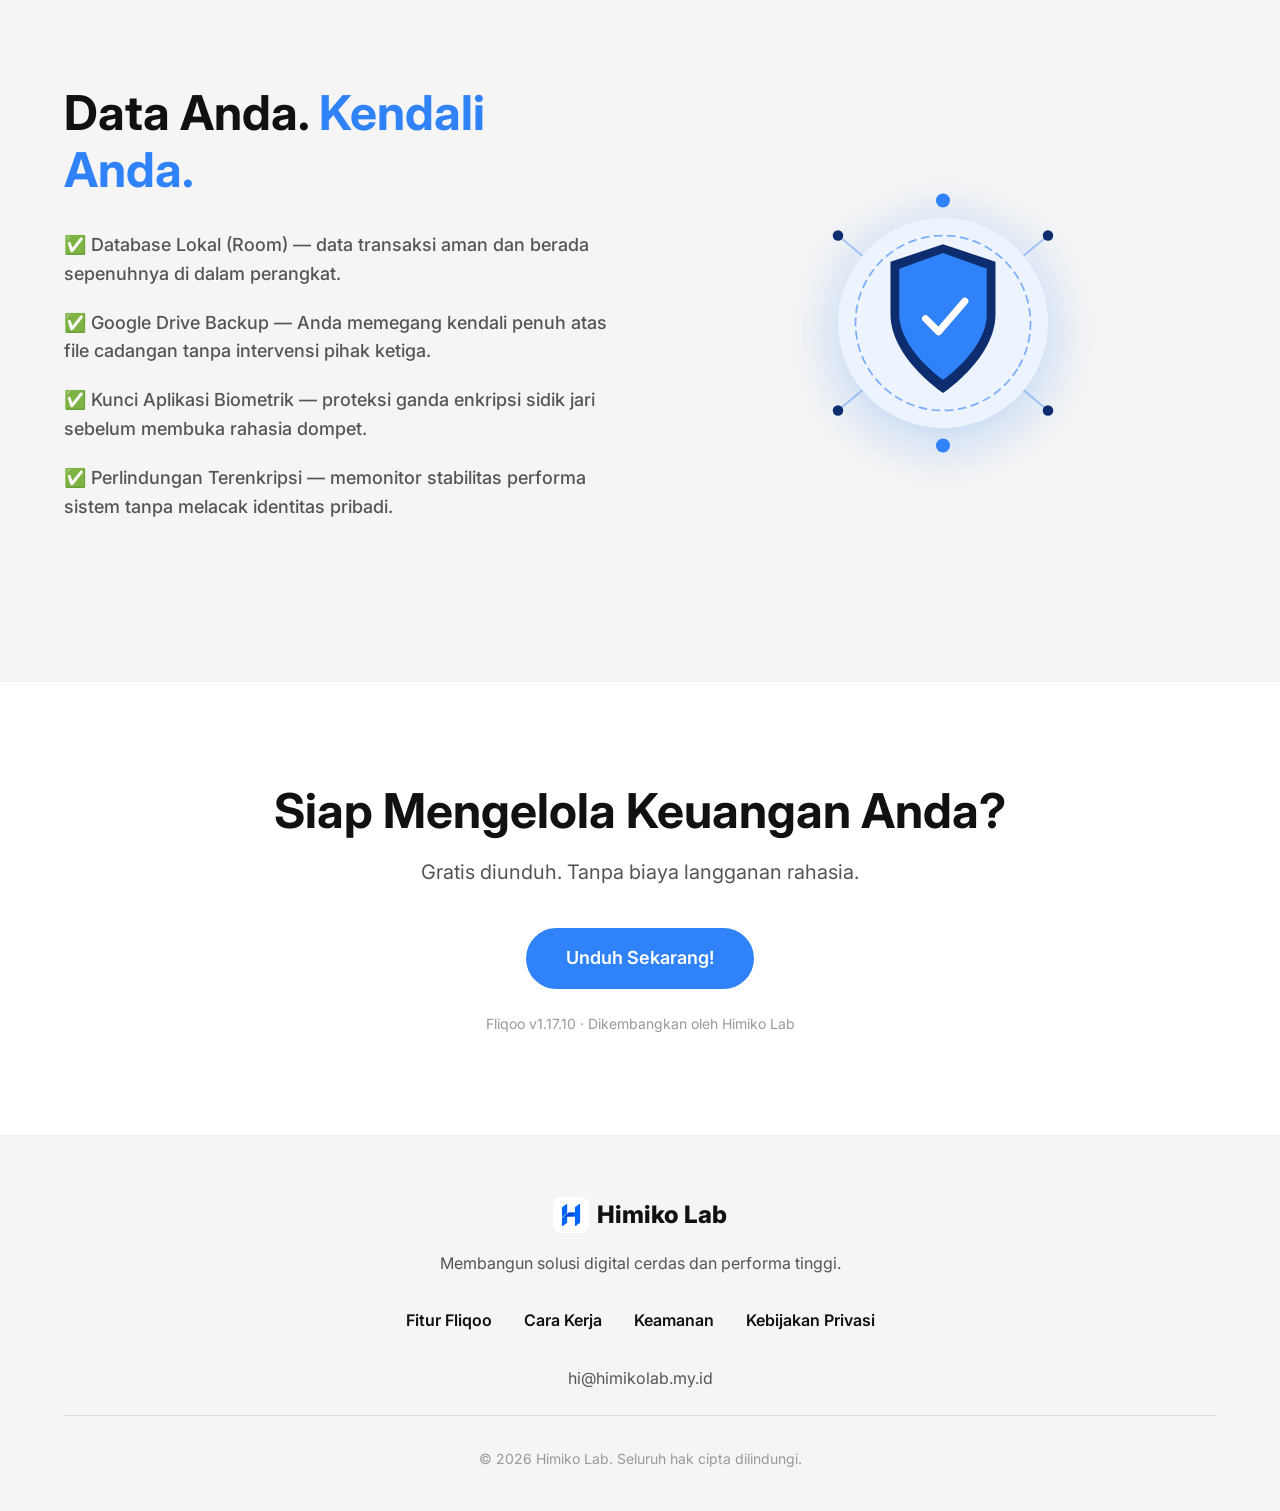
==== commit d2209146: "Update contact email to hi@himikolab.my.id Replace labhimiko@gmail.com across the site: config.js (s" ====
--- a/index.html
+++ b/index.html
@@ -65,7 +65,7 @@
         "author": {
             "@type": "Organization",
             "name": "Himiko Lab",
-            "email": "labhimiko@gmail.com"
+            "email": "hi@himikolab.my.id"
         },
         "publisher": {
             "@type": "Organization",
@@ -342,7 +342,7 @@
                 <a href="privacy-policy.html">Kebijakan Privasi</a>
             </div>
             <div style="margin-bottom: 24px;">
-                <a href="mailto:labhimiko@gmail.com" style="color: var(--text-muted);">labhimiko@gmail.com</a>
+                <a href="mailto:hi@himikolab.my.id" style="color: var(--text-muted);">hi@himikolab.my.id</a>
             </div>
 
             <div class="footer-bottom">
